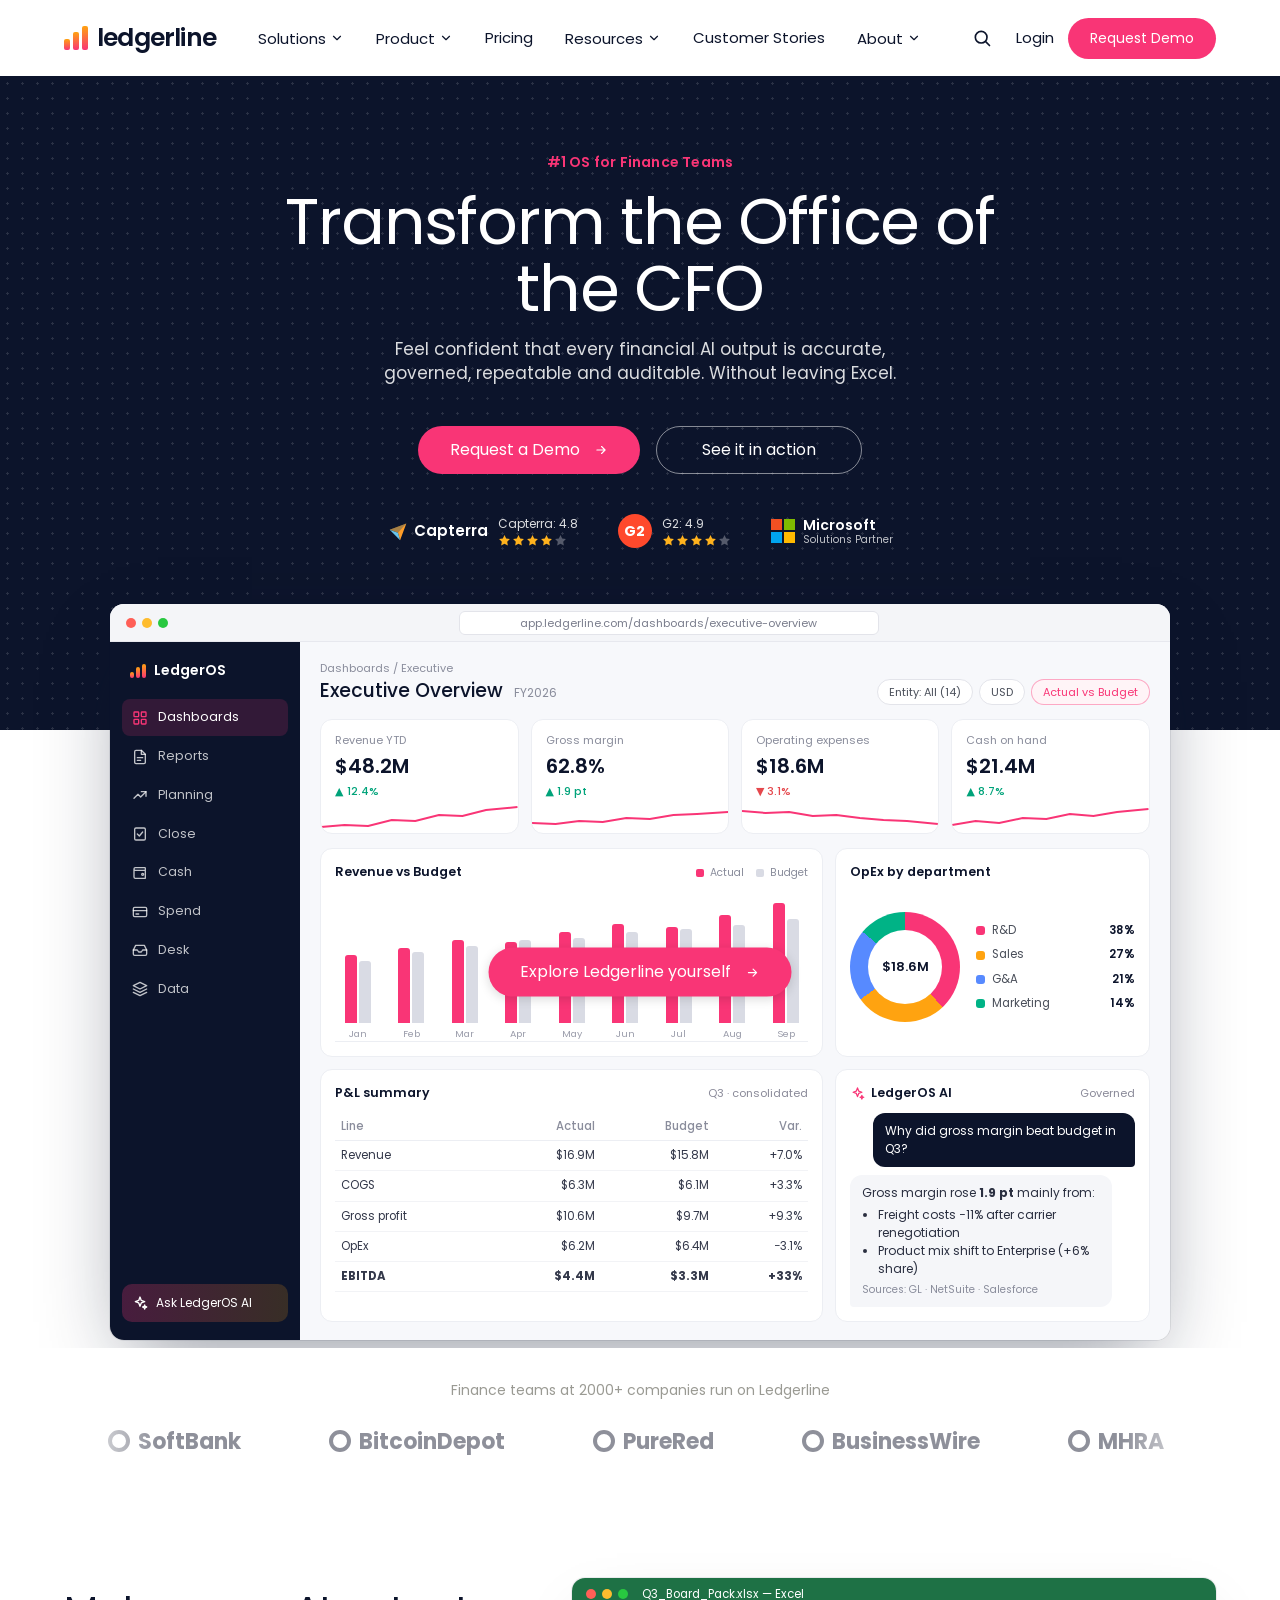
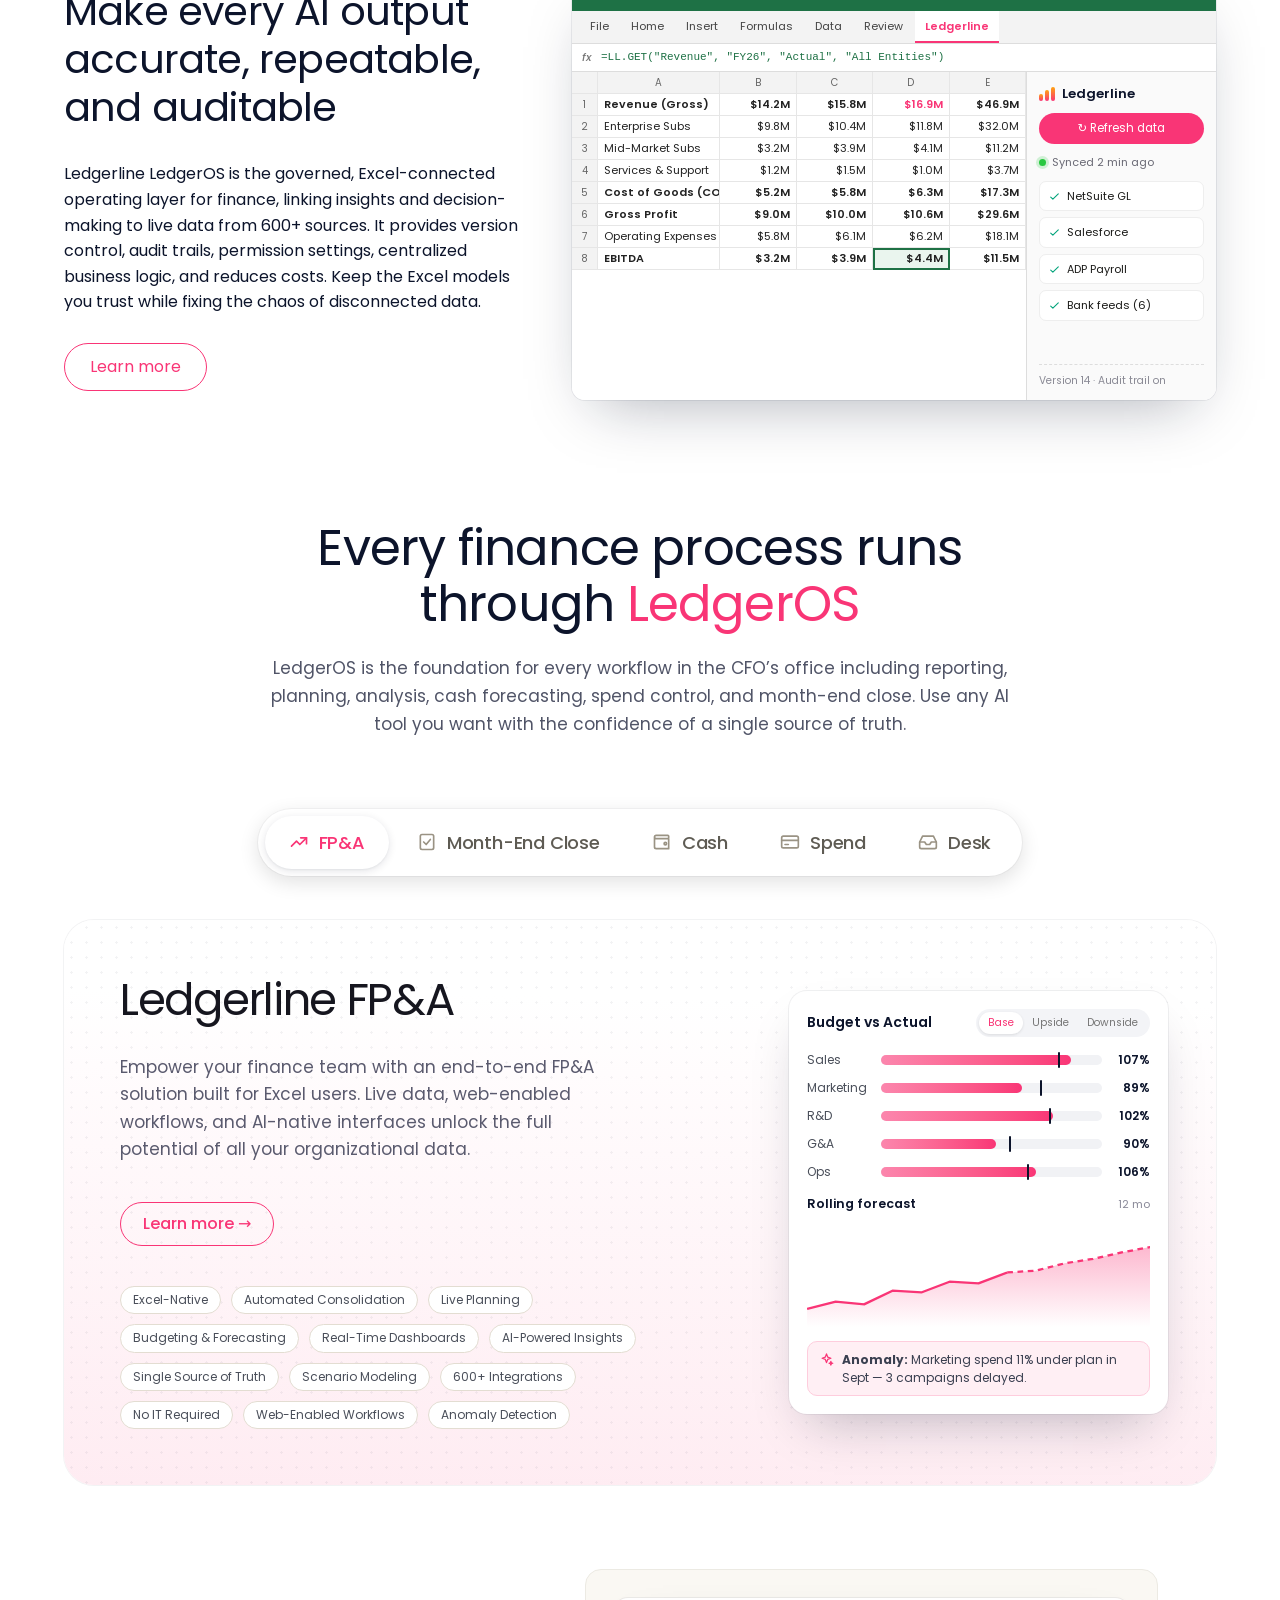
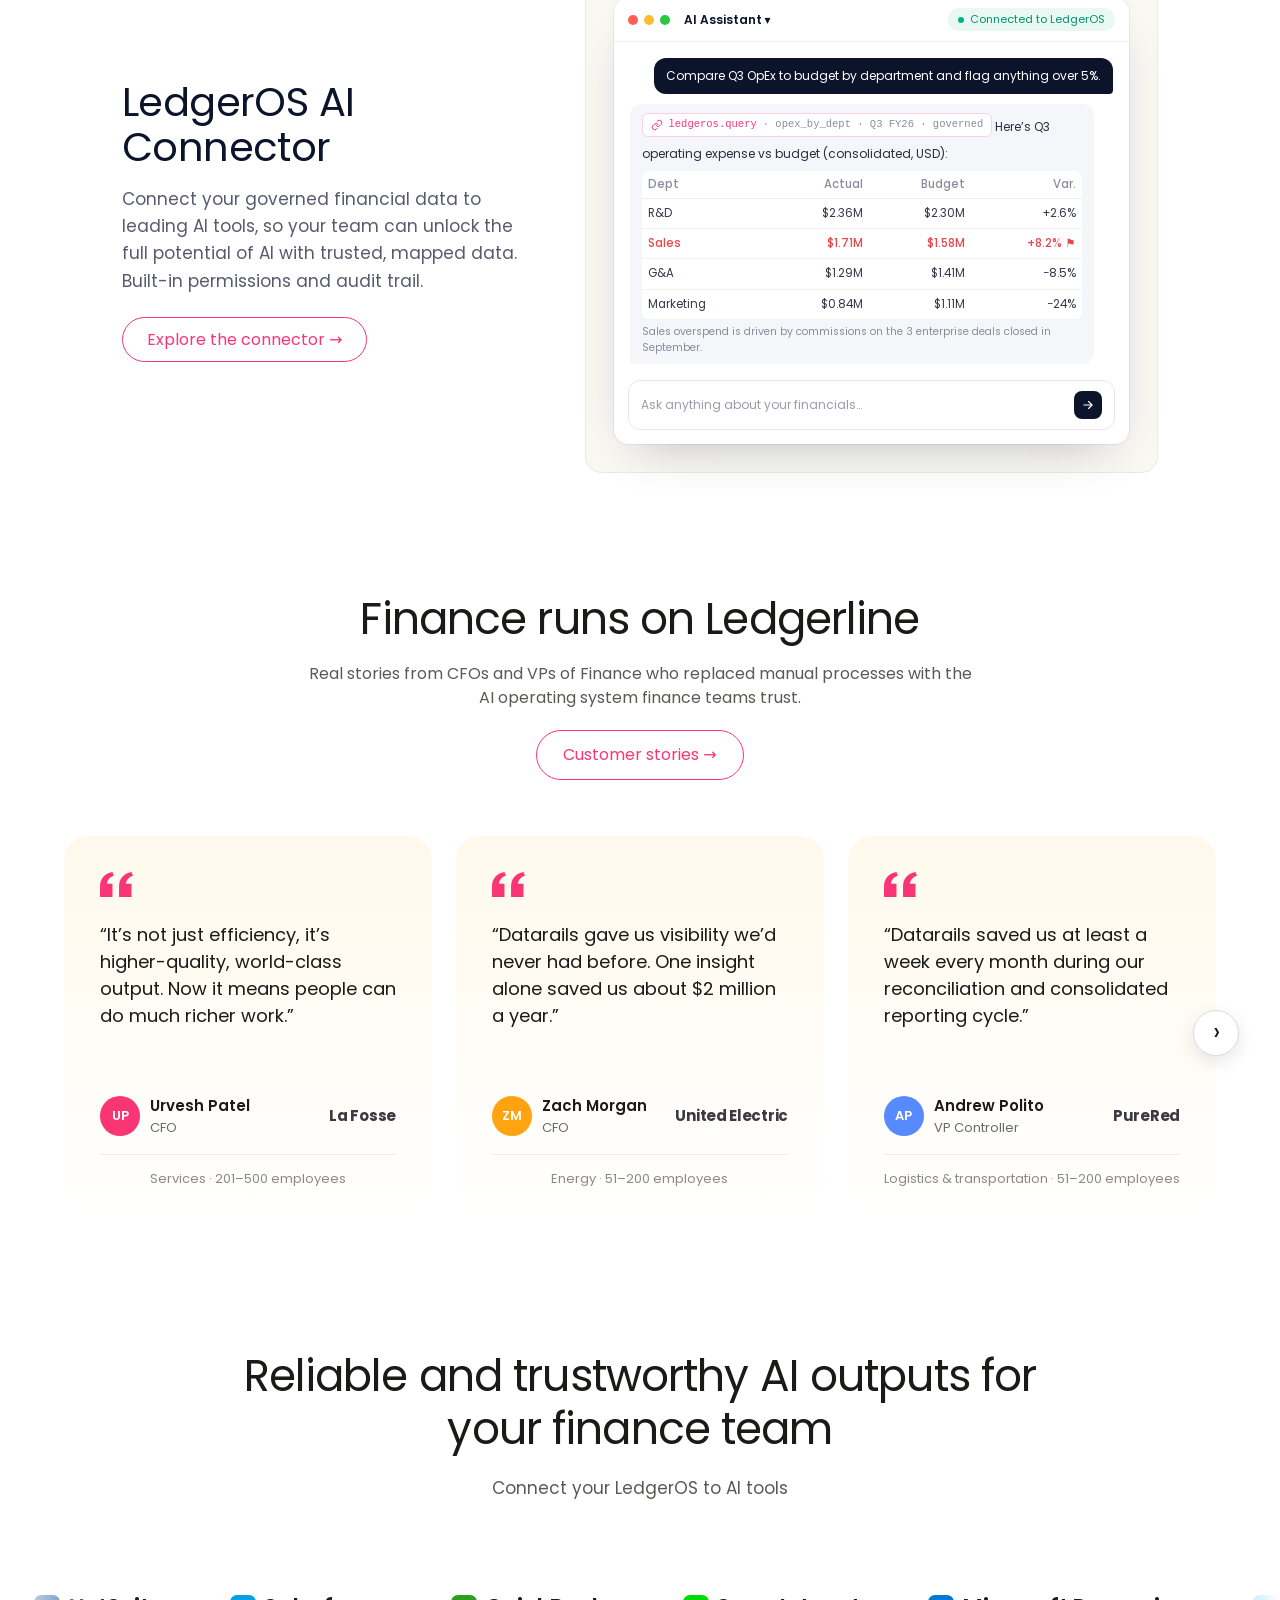
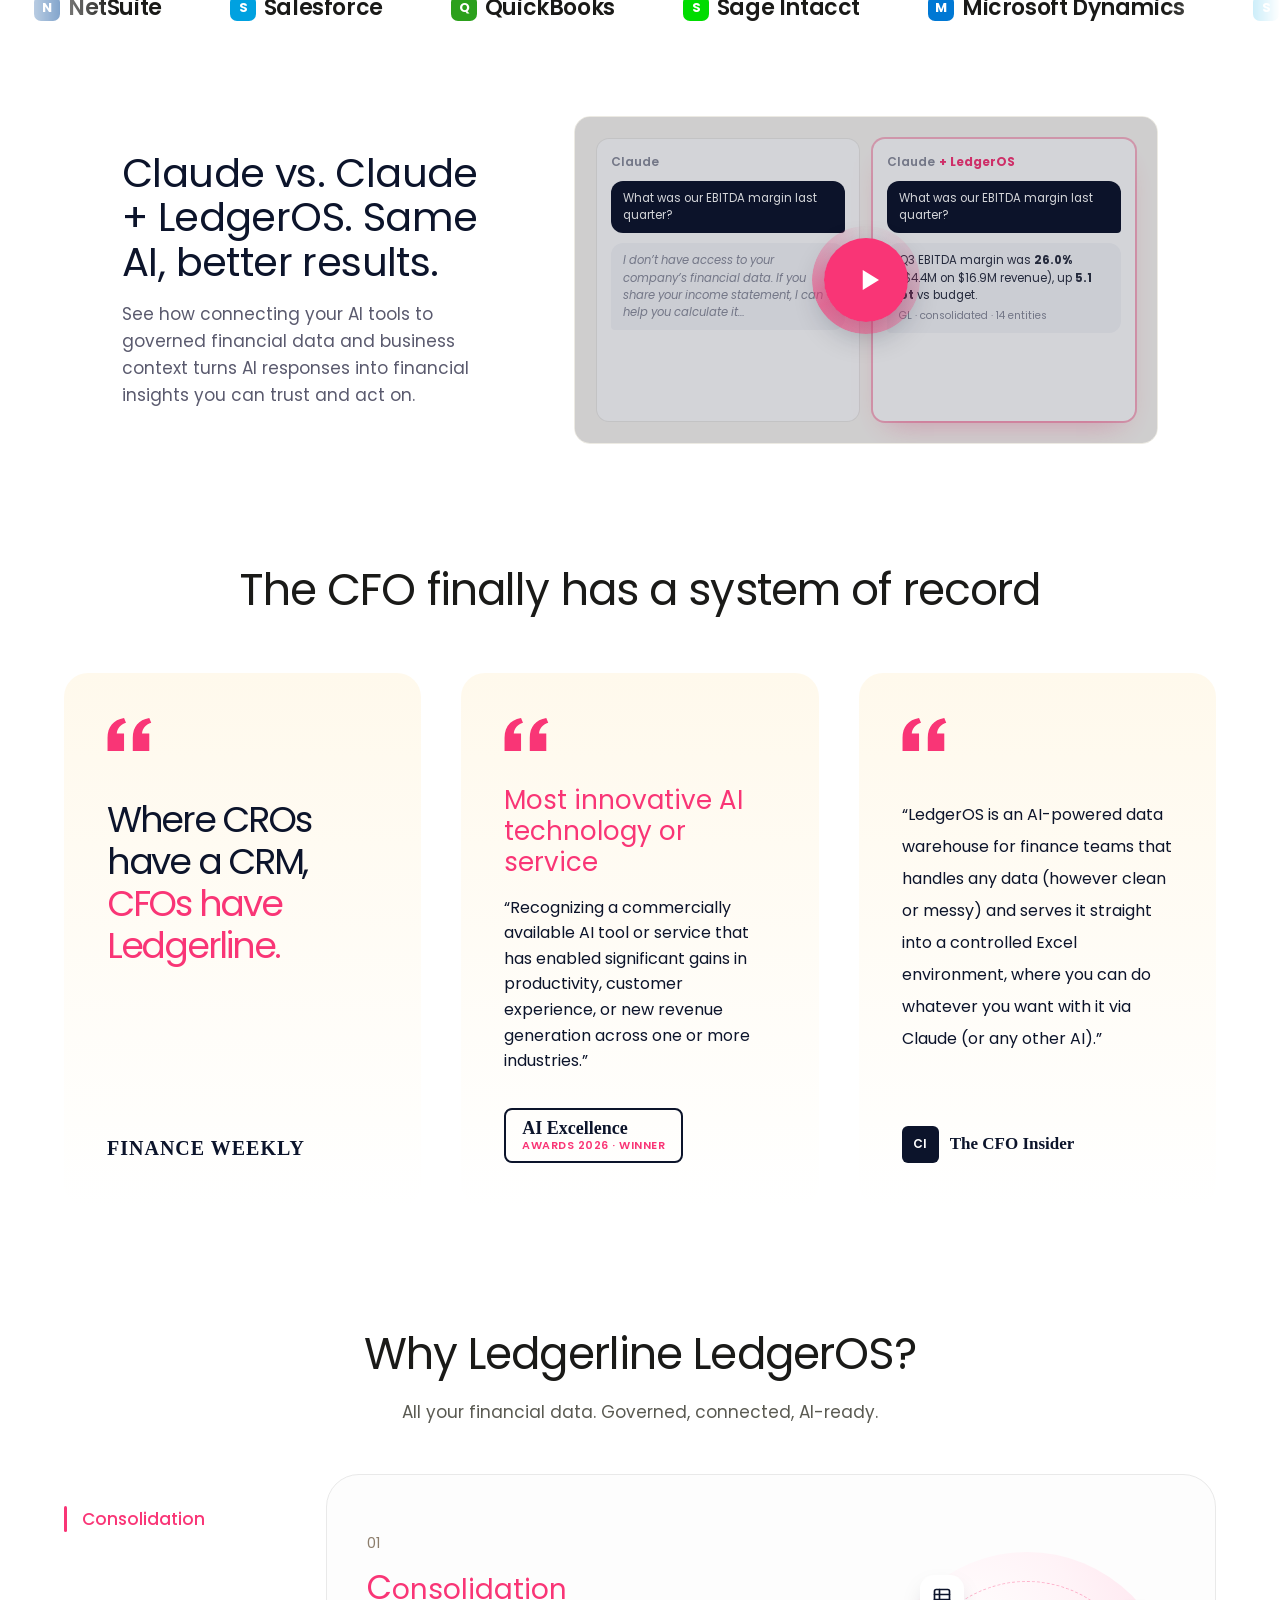
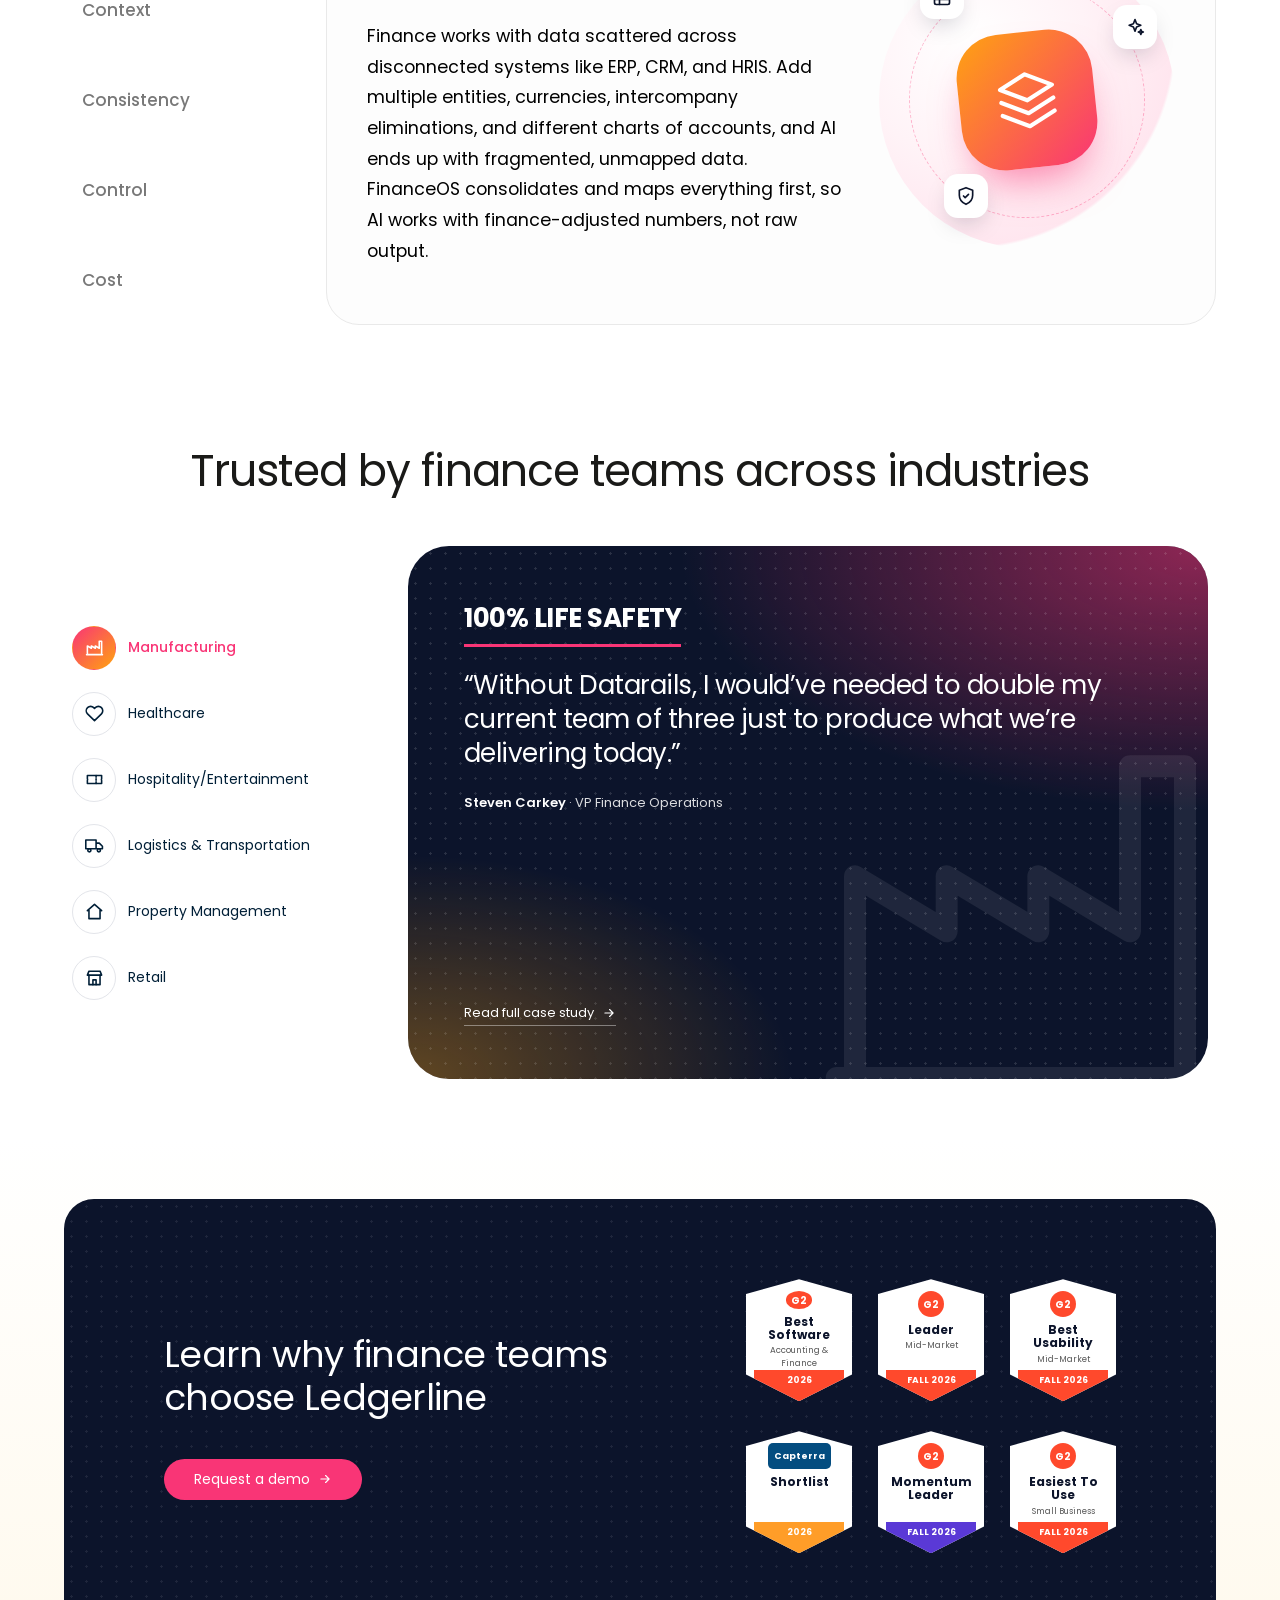
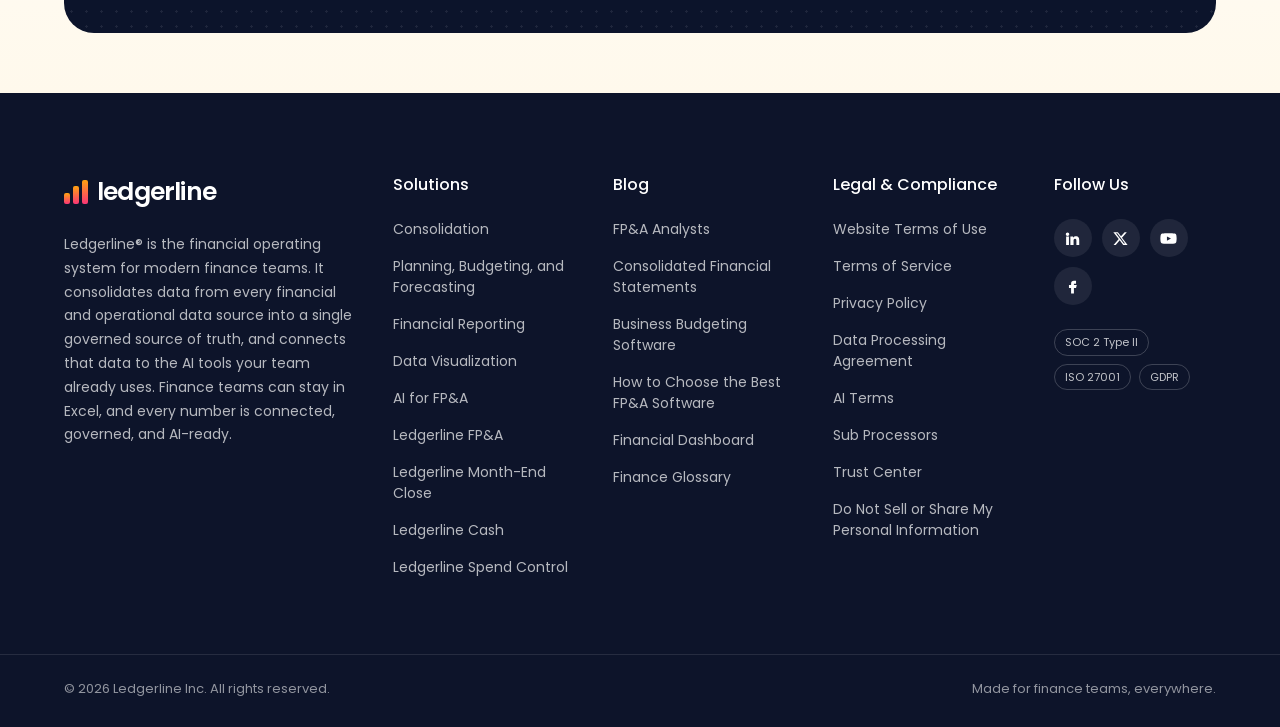
==== index.html @ e398e726 "Initial commit: FinanceOS landing page clone" ====
<!DOCTYPE html>
<html lang="en">
<head>
  <meta charset="UTF-8" />
  <meta name="viewport" content="width=device-width, initial-scale=1" />
  <title>Ledgerline LedgerOS: Trusted AI for Finance Teams</title>
  <meta name="description" content="Ledgerline LedgerOS is the governed, Excel-connected operating system for finance teams. Accurate, repeatable and auditable AI outputs." />
  <link rel="preconnect" href="https://fonts.googleapis.com" />
  <link rel="preconnect" href="https://fonts.gstatic.com" crossorigin />
  <link href="https://fonts.googleapis.com/css2?family=Poppins:wght@300;400;500;600;700&display=swap" rel="stylesheet" />
  <link rel="stylesheet" href="styles.css" />
</head>
<body>

<!-- ============ ICON SPRITE ============ -->
<svg width="0" height="0" style="position:absolute" aria-hidden="true">
  <defs>
    <symbol id="i-layers" viewBox="0 0 24 24"><path d="m12 2 10 5-10 5L2 7z"/><path d="m2 17 10 5 10-5"/><path d="m2 12 10 5 10-5"/></symbol>
    <symbol id="i-trend" viewBox="0 0 24 24"><path d="M3 17l6-6 4 4 8-8"/><path d="M14 7h7v7"/></symbol>
    <symbol id="i-file" viewBox="0 0 24 24"><path d="M14 2H6a2 2 0 0 0-2 2v16a2 2 0 0 0 2 2h12a2 2 0 0 0 2-2V8z"/><path d="M14 2v6h6M8 13h8M8 17h5"/></symbol>
    <symbol id="i-pie" viewBox="0 0 24 24"><path d="M21 12A9 9 0 1 1 12 3v9z"/><path d="M15 3.5A9 9 0 0 1 20.5 9H15z"/></symbol>
    <symbol id="i-store" viewBox="0 0 24 24"><path d="M3 9l2-5h14l2 5z"/><path d="M5 9v12h14V9"/><path d="M10 21v-6h4v6"/></symbol>
    <symbol id="i-building" viewBox="0 0 24 24"><rect x="4" y="3" width="16" height="18" rx="1"/><path d="M9 7h1M14 7h1M9 11h1M14 11h1M9 15h1M14 15h1M10 21v-3h4v3"/></symbol>
    <symbol id="i-briefcase" viewBox="0 0 24 24"><rect x="3" y="7" width="18" height="13" rx="2"/><path d="M8 7V5a2 2 0 0 1 2-2h4a2 2 0 0 1 2 2v2M3 13h18"/></symbol>
    <symbol id="i-heart" viewBox="0 0 24 24"><path d="M20.8 4.6a5.5 5.5 0 0 0-7.8 0L12 5.7l-1-1.1a5.5 5.5 0 0 0-7.8 7.8L12 21l8.8-8.6a5.5 5.5 0 0 0 0-7.8z"/></symbol>
    <symbol id="i-factory" viewBox="0 0 24 24"><path d="M2 21h20M3 21V10l5 3v-3l5 3v-3l5 3V4h3v17"/></symbol>
    <symbol id="i-people" viewBox="0 0 24 24"><circle cx="12" cy="8" r="4"/><path d="M4 21c1-4 4-6 8-6s7 2 8 6"/></symbol>
    <symbol id="i-bank" viewBox="0 0 24 24"><path d="M3 10l9-6 9 6M5 10v8M9.5 10v8M14.5 10v8M19 10v8M3 21h18"/></symbol>
    <symbol id="i-ticket" viewBox="0 0 24 24"><path d="M3 7h18v4a2 2 0 0 0 0 2v4H3v-4a2 2 0 0 0 0-2z"/><path d="M14 7v10" stroke-dasharray="2 2"/></symbol>
    <symbol id="i-cpu" viewBox="0 0 24 24"><rect x="5" y="5" width="14" height="14" rx="2"/><rect x="9" y="9" width="6" height="6"/><path d="M9 2v3M15 2v3M9 19v3M15 19v3M2 9h3M2 15h3M19 9h3M19 15h3"/></symbol>
    <symbol id="i-truck" viewBox="0 0 24 24"><path d="M1 5h13v11H1zM14 9h4l4 4v3h-8z"/><circle cx="5.5" cy="18" r="2"/><circle cx="17.5" cy="18" r="2"/></symbol>
    <symbol id="i-grid" viewBox="0 0 24 24"><rect x="3" y="3" width="7" height="7" rx="1"/><rect x="14" y="3" width="7" height="7" rx="1"/><rect x="3" y="14" width="7" height="7" rx="1"/><rect x="14" y="14" width="7" height="7" rx="1"/></symbol>
    <symbol id="i-spark" viewBox="0 0 24 24"><path d="M12 3l1.9 5.1L19 10l-5.1 1.9L12 17l-1.9-5.1L5 10l5.1-1.9z"/><path d="M19 15l.8 2.2L22 18l-2.2.8L19 21l-.8-2.2L16 18l2.2-.8z"/></symbol>
    <symbol id="i-plug" viewBox="0 0 24 24"><path d="M9 2v6M15 2v6M6 8h12v4a6 6 0 0 1-12 0zM12 18v4"/></symbol>
    <symbol id="i-phone" viewBox="0 0 24 24"><rect x="6" y="2" width="12" height="20" rx="2"/><path d="M11 18h2"/></symbol>
    <symbol id="i-book" viewBox="0 0 24 24"><path d="M4 19.5A2.5 2.5 0 0 1 6.5 17H20V3H6.5A2.5 2.5 0 0 0 4 5.5z"/><path d="M4 19.5A2.5 2.5 0 0 0 6.5 22H20v-5"/></symbol>
    <symbol id="i-mic" viewBox="0 0 24 24"><rect x="9" y="2" width="6" height="12" rx="3"/><path d="M5 10a7 7 0 0 0 14 0M12 17v5M8 22h8"/></symbol>
    <symbol id="i-flask" viewBox="0 0 24 24"><path d="M9 2h6M10 2v6L4 19a2 2 0 0 0 1.8 3h12.4a2 2 0 0 0 1.8-3L14 8V2M7 14h10"/></symbol>
    <symbol id="i-table" viewBox="0 0 24 24"><rect x="3" y="3" width="18" height="18" rx="2"/><path d="M3 9h18M3 15h18M9 3v18"/></symbol>
    <symbol id="i-calendar" viewBox="0 0 24 24"><rect x="3" y="4" width="18" height="18" rx="2"/><path d="M16 2v4M8 2v4M3 10h18"/></symbol>
    <symbol id="i-cap" viewBox="0 0 24 24"><path d="M22 10L12 5 2 10l10 5z"/><path d="M6 12v5c3 3 9 3 12 0v-5"/></symbol>
    <symbol id="i-users" viewBox="0 0 24 24"><circle cx="9" cy="8" r="4"/><path d="M2 21c0-4 3-6 7-6s7 2 7 6M16 4a4 4 0 0 1 0 8M22 21c0-3-2-5-4-6"/></symbol>
    <symbol id="i-link" viewBox="0 0 24 24"><path d="M10 13a5 5 0 0 0 7.5.5l3-3a5 5 0 0 0-7-7l-1.7 1.7"/><path d="M14 11a5 5 0 0 0-7.5-.5l-3 3a5 5 0 0 0 7 7l1.7-1.7"/></symbol>
    <symbol id="i-mail" viewBox="0 0 24 24"><rect x="2" y="4" width="20" height="16" rx="2"/><path d="m22 6-10 7L2 6"/></symbol>
    <symbol id="i-check" viewBox="0 0 24 24"><path d="M5 13l4 4L19 7"/></symbol>
    <symbol id="i-checklist" viewBox="0 0 24 24"><rect x="4" y="3" width="16" height="18" rx="2"/><path d="m8 12 3 3 5-6"/></symbol>
    <symbol id="i-wallet" viewBox="0 0 24 24"><path d="M20 7V5a1 1 0 0 0-1-1H5a2 2 0 0 0 0 4h15v12H5a2 2 0 0 1-2-2V6"/><circle cx="16" cy="14" r="1.5"/></symbol>
    <symbol id="i-card" viewBox="0 0 24 24"><rect x="2" y="5" width="20" height="14" rx="2"/><path d="M2 10h20M6 15h4"/></symbol>
    <symbol id="i-inbox" viewBox="0 0 24 24"><path d="M22 12h-6l-2 3h-4l-2-3H2"/><path d="M5.5 5h13L22 12v6a2 2 0 0 1-2 2H4a2 2 0 0 1-2-2v-6z"/></symbol>
    <symbol id="i-shield" viewBox="0 0 24 24"><path d="M12 2l8 3v6c0 5-3.5 9-8 11-4.5-2-8-6-8-11V5z"/><path d="m9 12 2 2 4-4"/></symbol>
    <symbol id="i-coin" viewBox="0 0 24 24"><circle cx="12" cy="12" r="9"/><path d="M15 9h-4a2 2 0 0 0 0 4h2a2 2 0 0 1 0 4H9M12 6v2M12 16v2"/></symbol>
    <symbol id="i-home" viewBox="0 0 24 24"><path d="M3 11l9-8 9 8M5 10v11h14V10"/></symbol>
    <symbol id="i-compass" viewBox="0 0 24 24"><circle cx="12" cy="12" r="9"/><path d="m15.5 8.5-2 5-5 2 2-5z"/></symbol>
    <symbol id="i-repeat" viewBox="0 0 24 24"><path d="M17 2l4 4-4 4"/><path d="M3 11V9a3 3 0 0 1 3-3h15M7 22l-4-4 4-4"/><path d="M21 13v2a3 3 0 0 1-3 3H3"/></symbol>
    <symbol id="i-search" viewBox="0 0 24 24"><circle cx="11" cy="11" r="7"/><path d="m21 21-4.3-4.3"/></symbol>
    <symbol id="i-arrow" viewBox="0 0 24 24"><path d="M5 12h14M13 6l6 6-6 6"/></symbol>
    <symbol id="i-close" viewBox="0 0 24 24"><path d="M18 6 6 18M6 6l12 12"/></symbol>
    <symbol id="i-menu" viewBox="0 0 24 24"><path d="M3 6h18M3 12h18M3 18h18"/></symbol>
    <symbol id="i-chev" viewBox="0 0 24 24"><path d="m6 9 6 6 6-6"/></symbol>
    <symbol id="i-up" viewBox="0 0 24 24"><path d="m6 15 6-6 6 6"/></symbol>
    <symbol id="i-play" viewBox="0 0 24 24"><path d="M7 4v16l13-8z" fill="currentColor" stroke="none"/></symbol>
    <symbol id="i-quote" viewBox="0 0 71 34"><path fill="currentColor" stroke="none" d="M0 34V20.5C0 9 6 2 17 0l2 5c-6 2-9 6-9.5 11H17v18zm26 0V20.5C26 9 32 2 43 0l2 5c-6 2-9 6-9.5 11H43v18z"/></symbol>
    <symbol id="i-linkedin" viewBox="0 0 24 24"><path fill="currentColor" stroke="none" d="M4.98 3.5a2.5 2.5 0 1 1 0 5 2.5 2.5 0 0 1 0-5zM3 9h4v12H3zM9 9h3.8v1.7h.1c.5-1 1.8-2 3.8-2 4 0 4.8 2.6 4.8 6V21h-4v-5.6c0-1.3 0-3-1.9-3s-2.1 1.4-2.1 2.9V21H9z"/></symbol>
    <symbol id="i-x" viewBox="0 0 24 24"><path fill="currentColor" stroke="none" d="M17.8 3h3.1l-6.8 7.8L22 21h-6.2l-4.9-6.4L5.3 21H2.2l7.3-8.3L1.9 3h6.4l4.4 5.8zm-1.1 16.2h1.7L7.4 4.7H5.6z"/></symbol>
    <symbol id="i-youtube" viewBox="0 0 24 24"><path fill="currentColor" stroke="none" d="M23 7.2a3 3 0 0 0-2.1-2.1C19 4.6 12 4.6 12 4.6s-7 0-8.9.5A3 3 0 0 0 1 7.2 31 31 0 0 0 .5 12a31 31 0 0 0 .5 4.8 3 3 0 0 0 2.1 2.1c1.9.5 8.9.5 8.9.5s7 0 8.9-.5a3 3 0 0 0 2.1-2.1 31 31 0 0 0 .5-4.8 31 31 0 0 0-.5-4.8zM9.8 15V9l5.7 3z"/></symbol>
    <symbol id="i-facebook" viewBox="0 0 24 24"><path fill="currentColor" stroke="none" d="M14 8h3V4h-3a4 4 0 0 0-4 4v2H7v4h3v8h4v-8h3l1-4h-4V8.5c0-.3.2-.5.5-.5z"/></symbol>
    <symbol id="i-star" viewBox="0 0 24 24"><path fill="currentColor" stroke="none" d="m12 2 3.1 6.3 6.9 1-5 4.9 1.2 6.8L12 17.8 5.8 21l1.2-6.8-5-4.9 6.9-1z"/></symbol>
  </defs>
</svg>

<a class="skip-link" href="#main">Skip to content</a>

<!-- ============ HEADER ============ -->
<header class="site-header" id="siteHeader">
  <div class="container header__inner">
    <a href="#" class="logo" aria-label="Ledgerline home">
      <span class="logo__mark" aria-hidden="true"><i></i><i></i><i></i></span>
      <span class="logo__word">ledgerline</span>
    </a>

    <nav class="main-nav" id="mainNav" aria-label="Main">
      <ul class="nav-menu" id="navMenu"><!-- built by script.js --></ul>
      <div class="nav-mobile-actions">
        <a href="#" class="login-link">Login</a>
        <a href="#" class="btn-demo" data-demo>Request Demo</a>
      </div>
    </nav>

    <div class="header__actions">
      <div class="search" id="search">
        <button class="icon-btn search__toggle" aria-label="Search" id="searchToggle"><svg class="ico"><use href="#i-search"/></svg></button>
        <form class="search__form" role="search" onsubmit="return false">
          <input type="search" placeholder="Search…" aria-label="Search for" />
        </form>
      </div>
      <a href="#" class="login-link">Login</a>
      <a href="#" class="btn-demo" data-demo>Request Demo</a>
      <button class="icon-btn menu-toggle" id="menuToggle" aria-label="Menu" aria-expanded="false"><svg class="ico"><use href="#i-menu"/></svg></button>
    </div>
  </div>
</header>

<main id="main">

  <!-- ============ HERO ============ -->
  <section class="hero">
    <div class="hero__dark" id="heroDark">
      <div class="hero__glow" aria-hidden="true">
        <div class="hero__glow-plus"><span class="hero__glow-arm"></span></div>
        <div class="hero__glow-cross"><span class="hero__glow-arm"></span></div>
      </div>

      <div class="container hero__inner">
        <p class="hero__eyebrow reveal">#1 OS for Finance Teams</p>
        <h1 class="hero__title reveal">Transform the Office of the CFO</h1>
        <p class="hero__subhead reveal">Feel confident that every financial AI output is accurate, governed, repeatable and auditable. Without leaving Excel.</p>

        <div class="hero__cta-wrap reveal">
          <a class="btn btn--primary" href="#" data-demo>Request a Demo <svg class="ico ico--sm"><use href="#i-arrow"/></svg></a>
          <a class="btn btn--secondary" href="#cvs">See it in action</a>
        </div>

        <div class="trust-badges reveal">
          <div class="trust-badge">
            <span class="tb-logo tb-logo--capterra"><svg viewBox="0 0 24 24" width="20" height="20"><path d="M2 10.5 22 3l-7.5 20-2.5-9z" fill="#ff9d28"/><path d="M2 10.5 12 14l2.5 9z" fill="#68c5ed"/><path d="M12 14 22 3 2 10.5z" fill="#044d80" opacity=".35"/></svg>Capterra</span>
            <span class="tb-meta"><span class="tb-text">Capterra: 4.8</span><span class="tb-stars" data-stars="4.8"></span></span>
          </div>
          <div class="trust-badge">
            <span class="tb-logo tb-logo--g2">G2</span>
            <span class="tb-meta"><span class="tb-text">G2: 4.9</span><span class="tb-stars" data-stars="4.9"></span></span>
          </div>
          <div class="trust-badge trust-badge--ms">
            <span class="ms-squares" aria-hidden="true"><i></i><i></i><i></i><i></i></span>
            <span class="ms-text"><b>Microsoft</b><small>Solutions Partner</small></span>
          </div>
        </div>
      </div>

      <div class="hero__tour">
        <div class="container">
          <div class="hero__tour-wrap reveal">
            <!-- App mockup -->
            <div class="app">
              <div class="app__bar">
                <span class="dots"><i></i><i></i><i></i></span>
                <span class="app__url">app.ledgerline.com/dashboards/executive-overview</span>
              </div>
              <div class="app__body">
                <aside class="app__side">
                  <div class="app__brand"><span class="logo__mark logo__mark--sm"><i></i><i></i><i></i></span> LedgerOS</div>
                  <ul>
                    <li class="is-active"><svg class="ico"><use href="#i-grid"/></svg>Dashboards</li>
                    <li><svg class="ico"><use href="#i-file"/></svg>Reports</li>
                    <li><svg class="ico"><use href="#i-trend"/></svg>Planning</li>
                    <li><svg class="ico"><use href="#i-checklist"/></svg>Close</li>
                    <li><svg class="ico"><use href="#i-wallet"/></svg>Cash</li>
                    <li><svg class="ico"><use href="#i-card"/></svg>Spend</li>
                    <li><svg class="ico"><use href="#i-inbox"/></svg>Desk</li>
                    <li><svg class="ico"><use href="#i-layers"/></svg>Data</li>
                  </ul>
                  <div class="app__side-ai"><svg class="ico"><use href="#i-spark"/></svg>Ask LedgerOS AI</div>
                </aside>
                <div class="app__main">
                  <div class="app__head">
                    <div>
                      <div class="app__crumb">Dashboards / Executive</div>
                      <div class="app__title">Executive Overview <span>FY2026</span></div>
                    </div>
                    <div class="app__filters">
                      <span class="chip">Entity: All (14)</span>
                      <span class="chip">USD</span>
                      <span class="chip chip--pink">Actual vs Budget</span>
                    </div>
                  </div>
                  <div class="kpis">
                    <div class="kpi"><span class="kpi__l">Revenue YTD</span><b>$48.2M</b><em class="up">▲ 12.4%</em><svg class="spark" viewBox="0 0 100 30" preserveAspectRatio="none"><polyline points="0,24 12,22 24,23 36,17 48,18 60,12 72,13 84,7 100,4"/></svg></div>
                    <div class="kpi"><span class="kpi__l">Gross margin</span><b>62.8%</b><em class="up">▲ 1.9 pt</em><svg class="spark" viewBox="0 0 100 30" preserveAspectRatio="none"><polyline points="0,20 12,21 24,18 36,19 48,15 60,16 72,12 84,11 100,9"/></svg></div>
                    <div class="kpi"><span class="kpi__l">Operating expenses</span><b>$18.6M</b><em class="down">▼ 3.1%</em><svg class="spark" viewBox="0 0 100 30" preserveAspectRatio="none"><polyline points="0,8 12,10 24,9 36,13 48,12 60,15 72,17 84,18 100,21"/></svg></div>
                    <div class="kpi"><span class="kpi__l">Cash on hand</span><b>$21.4M</b><em class="up">▲ 8.7%</em><svg class="spark" viewBox="0 0 100 30" preserveAspectRatio="none"><polyline points="0,22 12,18 24,20 36,15 48,16 60,11 72,13 84,9 100,6"/></svg></div>
                  </div>
                  <div class="app__grid">
                    <div class="panel panel--chart">
                      <div class="panel__head"><b>Revenue vs Budget</b><span class="legend"><i class="lg lg--a"></i>Actual <i class="lg lg--b"></i>Budget</span></div>
                      <div class="bars" id="heroBars"></div>
                    </div>
                    <div class="panel panel--donut">
                      <div class="panel__head"><b>OpEx by department</b></div>
                      <div class="donut-wrap">
                        <div class="donut"><span>$18.6M</span></div>
                        <ul class="donut-legend">
                          <li><i style="background:#f93576"></i>R&amp;D <b>38%</b></li>
                          <li><i style="background:#ffa310"></i>Sales <b>27%</b></li>
                          <li><i style="background:#578aff"></i>G&amp;A <b>21%</b></li>
                          <li><i style="background:#00b386"></i>Marketing <b>14%</b></li>
                        </ul>
                      </div>
                    </div>
                    <div class="panel panel--table">
                      <div class="panel__head"><b>P&amp;L summary</b><span class="muted">Q3 · consolidated</span></div>
                      <table class="mini-table">
                        <thead><tr><th>Line</th><th>Actual</th><th>Budget</th><th>Var.</th></tr></thead>
                        <tbody>
                          <tr><td>Revenue</td><td>$16.9M</td><td>$15.8M</td><td class="up">+7.0%</td></tr>
                          <tr><td>COGS</td><td>$6.3M</td><td>$6.1M</td><td class="down">+3.3%</td></tr>
                          <tr><td>Gross profit</td><td>$10.6M</td><td>$9.7M</td><td class="up">+9.3%</td></tr>
                          <tr><td>OpEx</td><td>$6.2M</td><td>$6.4M</td><td class="up">−3.1%</td></tr>
                          <tr><td><b>EBITDA</b></td><td><b>$4.4M</b></td><td><b>$3.3M</b></td><td class="up"><b>+33%</b></td></tr>
                        </tbody>
                      </table>
                    </div>
                    <div class="panel panel--ai">
                      <div class="panel__head"><b><svg class="ico ico--pink"><use href="#i-spark"/></svg> LedgerOS AI</b><span class="muted">Governed</span></div>
                      <div class="chat">
                        <div class="msg msg--user">Why did gross margin beat budget in Q3?</div>
                        <div class="msg msg--ai">Gross margin rose <b>1.9 pt</b> mainly from:
                          <ul><li>Freight costs −11% after carrier renegotiation</li><li>Product mix shift to Enterprise (+6% share)</li></ul>
                          <span class="src">Sources: GL · NetSuite · Salesforce</span>
                        </div>
                      </div>
                    </div>
                  </div>
                </div>
              </div>
            </div>
            <a class="btn btn--primary hero__tour-btn" href="#" data-demo>Explore Ledgerline yourself <svg class="ico ico--sm"><use href="#i-arrow"/></svg></a>
          </div>
        </div>
      </div>
    </div>
  </section>

  <!-- ============ LOGOS ============ -->
  <section class="logos">
    <div class="container">
      <p class="logos__eyebrow">Finance teams at 2000+ companies run on Ledgerline</p>
      <div class="marquee" aria-label="Customers">
        <div class="marquee__track" id="logoTrack"></div>
      </div>
    </div>
  </section>

  <!-- ============ EXCEL ============ -->
  <section class="excel">
    <div class="container excel__inner">
      <div class="excel__text reveal">
        <h2 class="excel__h">Make every AI output accurate, repeatable, and auditable</h2>
        <p class="excel__body">Ledgerline LedgerOS is the governed, Excel-connected operating layer for finance, linking insights and decision-making to live data from 600+ sources. It provides version control, audit trails, permission settings, centralized business logic, and reduces costs. Keep the Excel models you trust while fixing the chaos of disconnected data.</p>
        <a class="pill-link" href="#">Learn more</a>
      </div>
      <div class="excel__media reveal">
        <div class="xl">
          <div class="xl__title"><span class="dots"><i></i><i></i><i></i></span>Q3_Board_Pack.xlsx — Excel</div>
          <div class="xl__ribbon"><span>File</span><span>Home</span><span>Insert</span><span>Formulas</span><span>Data</span><span>Review</span><span class="is-active">Ledgerline</span></div>
          <div class="xl__formula"><b>fx</b><code>=LL.GET("Revenue", "FY26", "Actual", "All Entities")</code></div>
          <div class="xl__body">
            <div class="xl__sheet" id="xlSheet"></div>
            <div class="xl__addin">
              <div class="xl__addin-head"><span class="logo__mark logo__mark--sm"><i></i><i></i><i></i></span> Ledgerline</div>
              <button class="xl__refresh">↻ Refresh data</button>
              <p class="xl__sync"><i></i> Synced 2 min ago</p>
              <ul class="xl__sources">
                <li><svg class="ico"><use href="#i-check"/></svg>NetSuite GL</li>
                <li><svg class="ico"><use href="#i-check"/></svg>Salesforce</li>
                <li><svg class="ico"><use href="#i-check"/></svg>ADP Payroll</li>
                <li><svg class="ico"><use href="#i-check"/></svg>Bank feeds (6)</li>
              </ul>
              <div class="xl__audit">Version 14 · Audit trail on</div>
            </div>
          </div>
        </div>
      </div>
    </div>
  </section>

  <!-- ============ SOLUTION TABS ============ -->
  <section class="solution">
    <div class="container">
      <div class="solution__head reveal">
        <h2 class="solution__h">Every finance process runs through <span class="accent">LedgerOS</span></h2>
        <p class="solution__copy">LedgerOS is the foundation for every workflow in the CFO’s office including reporting, planning, analysis, cash forecasting, spend control, and month-end close. Use any AI tool you want with the confidence of a single source of truth.</p>
      </div>

      <div class="sx">
        <div class="sx__menu" role="tablist" id="sxMenu">
          <button class="sx__tab is-active" role="tab" data-panel="fpa" style="--acc:#f93576"><svg class="ico"><use href="#i-trend"/></svg>FP&amp;A</button>
          <button class="sx__tab" role="tab" data-panel="mec" style="--acc:#578aff"><svg class="ico"><use href="#i-checklist"/></svg>Month-End Close</button>
          <button class="sx__tab" role="tab" data-panel="cash" style="--acc:#00b386"><svg class="ico"><use href="#i-wallet"/></svg>Cash</button>
          <button class="sx__tab" role="tab" data-panel="spend" style="--acc:#6969ff"><svg class="ico"><use href="#i-card"/></svg>Spend</button>
          <button class="sx__tab" role="tab" data-panel="desk" style="--acc:#00c0c4"><svg class="ico"><use href="#i-inbox"/></svg>Desk</button>
        </div>

        <div class="sx__panels" id="sxPanels">

          <!-- FP&A -->
          <article class="sx__panel" data-panel="fpa" style="--acc:#f93576">
            <div class="sx__fx" aria-hidden="true"><span></span></div>
            <h3 class="sx__title">Ledgerline FP&amp;A</h3>
            <div class="sx__text">
              <p>Empower your finance team with an end-to-end FP&amp;A solution built for Excel users. Live data, web-enabled workflows, and AI-native interfaces unlock the full potential of all your organizational data.</p>
              <a class="sx__cta" href="#">Learn more →</a>
              <div class="sx__pills" data-pills="Excel-Native|Automated Consolidation|Live Planning|Budgeting & Forecasting|Real-Time Dashboards|AI-Powered Insights|Single Source of Truth|Scenario Modeling|600+ Integrations|No IT Required|Web-Enabled Workflows|Anomaly Detection"></div>
            </div>
            <div class="sx__media">
              <div class="mock">
                <div class="mock__head"><b>Budget vs Actual</b><span class="seg"><i class="on">Base</i><i>Upside</i><i>Downside</i></span></div>
                <div class="hbars">
                  <div class="hbar"><span>Sales</span><div><i style="width:86%"></i><s style="left:80%"></s></div><em>107%</em></div>
                  <div class="hbar"><span>Marketing</span><div><i style="width:64%"></i><s style="left:72%"></s></div><em>89%</em></div>
                  <div class="hbar"><span>R&amp;D</span><div><i style="width:78%"></i><s style="left:76%"></s></div><em>102%</em></div>
                  <div class="hbar"><span>G&amp;A</span><div><i style="width:52%"></i><s style="left:58%"></s></div><em>90%</em></div>
                  <div class="hbar"><span>Ops</span><div><i style="width:70%"></i><s style="left:66%"></s></div><em>106%</em></div>
                </div>
                <div class="mock__sub"><b>Rolling forecast</b><span class="muted">12 mo</span></div>
                <svg class="area" viewBox="0 0 300 110" preserveAspectRatio="none">
                  <defs><linearGradient id="gFpa" x1="0" x2="0" y1="0" y2="1"><stop offset="0" stop-color="#f93576" stop-opacity=".35"/><stop offset="1" stop-color="#f93576" stop-opacity="0"/></linearGradient></defs>
                  <path d="M0 90 L25 82 L50 85 L75 70 L100 72 L125 60 L150 62 L175 50 L200 48 L225 40 L250 35 L275 28 L300 22 L300 110 L0 110Z" fill="url(#gFpa)"/>
                  <polyline points="0,90 25,82 50,85 75,70 100,72 125,60 150,62 175,50" fill="none" stroke="#f93576" stroke-width="2.5"/>
                  <polyline points="175,50 200,48 225,40 250,35 275,28 300,22" fill="none" stroke="#f93576" stroke-width="2.5" stroke-dasharray="5 4"/>
                </svg>
                <div class="ai-note"><svg class="ico"><use href="#i-spark"/></svg><span><b>Anomaly:</b> Marketing spend 11% under plan in Sept — 3 campaigns delayed.</span></div>
              </div>
            </div>
          </article>

          <!-- MEC -->
          <article class="sx__panel" data-panel="mec" style="--acc:#578aff" hidden>
            <div class="sx__fx" aria-hidden="true"><span></span></div>
            <h3 class="sx__title">Ledgerline Month-End Close</h3>
            <div class="sx__text">
              <p>Run a faster, controlled close — checklists, reconciliations, and task workflows that keep every entity on track and every number traceable.</p>
              <a class="sx__cta" href="#">Learn more →</a>
              <div class="sx__pills" data-pills="Automated Reconciliation|Close Workflows|Customizable Checklists|Task Management|Audit Trails|Approvals & Sign-Off|Built-In Documentation|Real-Time Dashboards|200+ Integrations|Audit-Ready|File Connectivity|Faster Close"></div>
            </div>
            <div class="sx__media">
              <div class="mock">
                <div class="mock__head"><b>September close</b><span class="muted">Day 3 of 5</span></div>
                <div class="ring-row">
                  <div class="ring" style="--p:78"><span>78%</span></div>
                  <div class="ring-stats"><p><b>46</b> of 59 tasks done</p><p><b>12</b> reconciliations auto-matched</p><p class="warn"><b>2</b> items need review</p></div>
                </div>
                <ul class="tasks">
                  <li class="done"><i></i>Bank reconciliation — US entities<span class="st st--done">Done</span><em>JM</em></li>
                  <li class="done"><i></i>Accrued expenses review<span class="st st--done">Done</span><em>AR</em></li>
                  <li><i></i>Intercompany eliminations<span class="st st--rev">In review</span><em>KT</em></li>
                  <li><i></i>Revenue recognition schedule<span class="st st--rev">In review</span><em>SP</em></li>
                  <li><i></i>Fixed asset depreciation<span class="st st--pend">Pending</span><em>DL</em></li>
                  <li><i></i>Controller sign-off<span class="st st--pend">Pending</span><em>CF</em></li>
                </ul>
              </div>
            </div>
          </article>

          <!-- CASH -->
          <article class="sx__panel" data-panel="cash" style="--acc:#00b386" hidden>
            <div class="sx__fx" aria-hidden="true"><span></span></div>
            <h3 class="sx__title">Ledgerline Cash</h3>
            <div class="sx__text">
              <p>See cash positions across every bank in one place, forecast 13 weeks out, and reconcile balances with confidence.</p>
              <a class="sx__cta" href="#">Learn more →</a>
              <div class="sx__pills" data-pills="Live Bank Visibility|Cash Flow Forecasting|Liquidity Planning|Live Drill-Downs|Multi-Entity View|Multi-Currency|Dashboards & Visualizations|Excel Integration|Audit-Grade Accuracy|Real-Time Cash Position|Real-Time Bank Sync|Variance Investigation"></div>
            </div>
            <div class="sx__media">
              <div class="mock">
                <div class="mock__head"><b>Cash position</b><span class="muted">Live · 6 banks</span></div>
                <div class="big-num">$21,438,906 <em class="up">▲ 8.7%</em></div>
                <svg class="area" viewBox="0 0 300 110" preserveAspectRatio="none">
                  <defs><linearGradient id="gCash" x1="0" x2="0" y1="0" y2="1"><stop offset="0" stop-color="#00b386" stop-opacity=".35"/><stop offset="1" stop-color="#00b386" stop-opacity="0"/></linearGradient></defs>
                  <path d="M0 70 L23 64 L46 72 L69 58 L92 61 L115 50 L138 55 L161 44 L184 47 L207 36 L230 40 L253 30 L276 34 L300 24 L300 110 L0 110Z" fill="url(#gCash)"/>
                  <polyline points="0,70 23,64 46,72 69,58 92,61 115,50 138,55 161,44 184,47 207,36 230,40 253,30 276,34 300,24" fill="none" stroke="#00b386" stroke-width="2.5"/>
                </svg>
                <div class="mock__sub"><b>Accounts</b><span class="muted">13-week forecast →</span></div>
                <ul class="accounts">
                  <li><span class="bank" style="background:#0b5cab">OP</span>Operating ••4821<b>$9.82M</b></li>
                  <li><span class="bank" style="background:#00b386">PY</span>Payroll ••1190<b>$3.14M</b></li>
                  <li><span class="bank" style="background:#ffa310">EU</span>EUR Treasury ••7702<b>€4.06M</b></li>
                  <li><span class="bank" style="background:#6969ff">RV</span>Reserve ••3358<b>$4.10M</b></li>
                </ul>
              </div>
            </div>
          </article>

          <!-- SPEND -->
          <article class="sx__panel" data-panel="spend" style="--acc:#6969ff" hidden>
            <div class="sx__fx" aria-hidden="true"><span></span></div>
            <h3 class="sx__title">Ledgerline Spend</h3>
            <div class="sx__text">
              <p>Connect the full spend lifecycle to your financial plan. See the impact against budget before money is committed, automate routine work with AI, and keep spend coded and connected through to actuals.</p>
              <a class="sx__cta" href="#">Learn more →</a>
              <div class="sx__pills" data-pills="Requests & Purchase Orders|AI Workflows|AP ticket management|Invoice Validation & Matching|Smart Approvals & Payments|Corporate Cards|Transaction Coding|Contract Management|Vendor Master|Automated ERP Reconciliation|App Catalog"></div>
            </div>
            <div class="sx__media">
              <div class="mock">
                <div class="mock__head"><b>Purchase requests</b><span class="muted">4 awaiting you</span></div>
                <ul class="reqs">
                  <li><div><b>Cloud hosting renewal</b><span>Engineering · AWS</span></div><strong>$84,000</strong><div class="impact"><i style="width:72%"></i></div><small>72% of Q4 budget</small><span class="actions"><button class="ok">Approve</button><button>Review</button></span></li>
                  <li><div><b>Trade show booth</b><span>Marketing · Expo Co.</span></div><strong>$22,500</strong><div class="impact"><i style="width:94%;background:#ffa310"></i></div><small>94% of Q4 budget</small><span class="actions"><button class="ok">Approve</button><button>Review</button></span></li>
                  <li><div><b>Laptops (12)</b><span>IT · Dell</span></div><strong>$19,680</strong><div class="impact"><i style="width:41%"></i></div><small>41% of Q4 budget</small><span class="actions"><button class="ok">Approve</button><button>Review</button></span></li>
                </ul>
                <div class="ai-note"><svg class="ico"><use href="#i-spark"/></svg><span>Invoice #INV-2291 matched to PO-1184 and coded to <b>6120 · Software</b>.</span></div>
              </div>
            </div>
          </article>

          <!-- DESK -->
          <article class="sx__panel" data-panel="desk" style="--acc:#00c0c4" hidden>
            <div class="sx__fx" aria-hidden="true"><span></span></div>
            <h3 class="sx__title">Ledgerline Desk</h3>
            <div class="sx__text">
              <p>Bring every finance request into one queue, connect it to the underlying financial data, and let AI draft the response for review.</p>
              <a class="sx__cta" href="#">Learn more →</a>
              <div class="sx__pills" data-pills="Unified Ticket Queue|AI-Drafted Responses|Connected Financial Data|Multi-Channel Intake|Automated Routing|Configurable SLAs|Team-Based Permissions|Ownership & Status Tracking"></div>
            </div>
            <div class="sx__media">
              <div class="mock">
                <div class="mock__head"><b>Finance queue</b><span class="muted">SLA 4h</span></div>
                <ul class="tickets">
                  <li class="is-active"><span class="tag">Slack</span><b>Can I see Q3 travel spend for Sales EMEA?</b><em>2m</em></li>
                  <li><span class="tag">Email</span><b>Vendor asking about payment status #8812</b><em>18m</em></li>
                  <li><span class="tag">Form</span><b>Headcount budget for 2 new hires</b><em>1h</em></li>
                </ul>
                <div class="draft">
                  <div class="draft__head"><svg class="ico"><use href="#i-spark"/></svg> AI draft · ready for review</div>
                  <p>Hi Maya — Sales EMEA travel spend for Q3 was <b>$142,380</b>, which is <b>6% under</b> budget. The largest items were the Berlin offsite ($38.2K) and client visits in London ($27.9K). Full breakdown attached.</p>
                  <div class="draft__foot"><span class="src">Linked: GL 6410 · Expensify</span><button>Send</button></div>
                </div>
              </div>
            </div>
          </article>

        </div>
      </div>
    </div>
  </section>

  <!-- ============ AI CONNECTOR ============ -->
  <section class="aic">
    <div class="container">
      <div class="aic__card">
        <div class="aic__text reveal">
          <h2 class="aic__h">LedgerOS AI Connector</h2>
          <p class="aic__body">Connect your governed financial data to leading AI tools, so your team can unlock the full potential of AI with trusted, mapped data. Built-in permissions and audit trail.</p>
          <a class="pill-link" href="#">Explore the connector →</a>
        </div>
        <div class="aic__media reveal">
          <div class="aiw">
            <div class="aiw__top"><span class="dots"><i></i><i></i><i></i></span><span class="aiw__model">AI Assistant ▾</span><span class="aiw__conn"><i></i> Connected to LedgerOS</span></div>
            <div class="aiw__body">
              <div class="msg msg--user">Compare Q3 OpEx to budget by department and flag anything over 5%.</div>
              <div class="msg msg--ai">
                <div class="tool"><svg class="ico"><use href="#i-link"/></svg> ledgeros.query <span>· opex_by_dept · Q3 FY26 · governed</span></div>
                Here’s Q3 operating expense vs budget (consolidated, USD):
                <table class="mini-table">
                  <thead><tr><th>Dept</th><th>Actual</th><th>Budget</th><th>Var.</th></tr></thead>
                  <tbody>
                    <tr><td>R&amp;D</td><td>$2.36M</td><td>$2.30M</td><td>+2.6%</td></tr>
                    <tr class="flag"><td>Sales</td><td>$1.71M</td><td>$1.58M</td><td>+8.2% ⚑</td></tr>
                    <tr><td>G&amp;A</td><td>$1.29M</td><td>$1.41M</td><td>−8.5%</td></tr>
                    <tr><td>Marketing</td><td>$0.84M</td><td>$1.11M</td><td>−24%</td></tr>
                  </tbody>
                </table>
                <span class="src">Sales overspend is driven by commissions on the 3 enterprise deals closed in September.</span>
              </div>
            </div>
            <div class="aiw__input">Ask anything about your financials… <span><svg class="ico"><use href="#i-arrow"/></svg></span></div>
          </div>
        </div>
      </div>
    </div>
  </section>

  <!-- ============ TESTIMONIALS ============ -->
  <section class="ftest">
    <div class="container">
      <div class="ftest__head reveal">
        <h2 class="ftest__h">Finance runs on Ledgerline</h2>
        <p class="ftest__sub">Real stories from CFOs and VPs of Finance who replaced manual processes with the AI operating system finance teams trust.</p>
        <a class="pill-link" href="#">Customer stories →</a>
      </div>
      <div class="ftest__carousel">
        <button class="ftest__arrow ftest__arrow--prev" id="ftPrev" aria-label="Previous">‹</button>
        <button class="ftest__arrow ftest__arrow--next" id="ftNext" aria-label="Next">›</button>
        <div class="ftest__track" id="ftTrack"></div>
      </div>
    </div>
  </section>

  <!-- ============ AI INTEGRATIONS ============ -->
  <section class="ai">
    <div class="container">
      <div class="ai__head reveal">
        <h2 class="ai__h">Reliable and trustworthy AI outputs for your finance team</h2>
        <p class="ai__body">Connect your LedgerOS to AI tools</p>
      </div>
    </div>
    <div class="aid">
      <div class="aid__track" id="intTrack"></div>
      <a class="aid__explore" href="#">Explore integrations →</a>
    </div>
  </section>

  <!-- ============ CLAUDE VS ============ -->
  <section class="cvs" id="cvs">
    <div class="container cvs__inner">
      <div class="cvs__text reveal">
        <h2 class="cvs__h">Claude vs. Claude + LedgerOS. Same AI, better results.</h2>
        <p class="cvs__body">See how connecting your AI tools to governed financial data and business context turns AI responses into financial insights you can trust and act on.</p>
      </div>
      <div class="cvs__media reveal">
        <a class="cvs__teaser" href="#" id="cvsOpen" aria-label="Play comparison">
          <div class="vs">
            <div class="vs__col">
              <div class="vs__label">Claude</div>
              <div class="msg msg--user">What was our EBITDA margin last quarter?</div>
              <div class="msg msg--ai msg--weak">I don’t have access to your company’s financial data. If you share your income statement, I can help you calculate it…</div>
            </div>
            <div class="vs__col vs__col--good">
              <div class="vs__label">Claude <b>+ LedgerOS</b></div>
              <div class="msg msg--user">What was our EBITDA margin last quarter?</div>
              <div class="msg msg--ai">Q3 EBITDA margin was <b>26.0%</b> ($4.4M on $16.9M revenue), up <b>5.1 pt</b> vs budget. <span class="src">GL · consolidated · 14 entities</span></div>
            </div>
          </div>
          <span class="cvs__play"><svg class="ico"><use href="#i-play"/></svg></span>
        </a>
      </div>
    </div>
    <dialog class="cvs__modal" id="cvsModal">
      <button class="cvs__close" id="cvsClose" aria-label="Close"><svg class="ico"><use href="#i-close"/></svg></button>
      <div class="cvs__demo">
        <h3>Same question. Very different answers.</h3>
        <div class="vs vs--big">
          <div class="vs__col">
            <div class="vs__label">Claude</div>
            <div class="msg msg--user">Which entities missed their Q3 revenue target and why?</div>
            <div class="msg msg--ai msg--weak" data-type="I don’t have access to your internal systems, so I can’t see entity-level revenue or targets. Typically, revenue misses are driven by pipeline slippage, pricing pressure, or seasonality. If you paste your data, I can help analyze it."></div>
          </div>
          <div class="vs__col vs__col--good">
            <div class="vs__label">Claude <b>+ LedgerOS</b></div>
            <div class="msg msg--user">Which entities missed their Q3 revenue target and why?</div>
            <div class="msg msg--ai" data-type="Two of 14 entities missed target: UK Ltd (−6.2%, $310K) due to two enterprise renewals slipping to October, and Canada Inc (−3.8%, $95K) from a CAD/USD FX headwind. All other entities beat plan; consolidated revenue finished +7.0% vs budget. Sources: NetSuite GL, Salesforce opportunities, FX rates table — mapped and governed in LedgerOS."></div>
          </div>
        </div>
      </div>
    </dialog>
  </section>

  <!-- ============ QUOTES ============ -->
  <section class="quotes">
    <div class="container">
      <h2 class="quotes__h reveal">The CFO finally has a system of record</h2>
      <div class="quotes__cards">
        <div class="quotes__card reveal">
          <svg class="quotes__mark"><use href="#i-quote"/></svg>
          <p class="quotes__text">Where CROs have a CRM, <span>CFOs have Ledgerline.</span></p>
          <div class="quotes__source"><span class="press">FINANCE WEEKLY</span></div>
        </div>
        <div class="quotes__card quotes__card--award reveal">
          <svg class="quotes__mark"><use href="#i-quote"/></svg>
          <div class="quotes__award-body">
            <p class="quotes__award-title">Most innovative AI technology or service</p>
            <p class="quotes__award-text">“Recognizing a commercially available AI tool or service that has enabled significant gains in productivity, customer experience, or new revenue generation across one or more industries.”</p>
          </div>
          <div class="quotes__award-source"><span class="award-badge"><b>AI Excellence</b><small>Awards 2026 · Winner</small></span></div>
        </div>
        <div class="quotes__card reveal">
          <svg class="quotes__mark"><use href="#i-quote"/></svg>
          <p class="quotes__body">“LedgerOS is an AI-powered data warehouse for finance teams that handles any data (however clean or messy) and serves it straight into a controlled Excel environment, where you can do whatever you want with it via Claude (or any other AI).”</p>
          <div class="quotes__source quotes__source--cfo"><span class="avatar">CI</span><span class="press press--sm">The CFO Insider</span></div>
        </div>
      </div>
    </div>
  </section>

  <!-- ============ WHY ============ -->
  <section class="fw">
    <div class="container">
      <div class="fw__head reveal">
        <h2 class="fw__h">Why Ledgerline LedgerOS?</h2>
        <p class="fw__body">All your financial data. Governed, connected, AI-ready.</p>
      </div>
      <div class="fw__layout reveal">
        <div class="fw__rail" id="fwRail" role="tablist"></div>
        <div class="fw__card" id="fwCard">
          <div class="fw__content">
            <span class="fw__cardnum" id="fwNum">01</span>
            <h3 class="fw__cardname" id="fwName"></h3>
            <p class="fw__desc" id="fwDesc"></p>
          </div>
          <div class="fw__media"><div class="fw__art" id="fwArt"></div></div>
        </div>
      </div>
    </div>
  </section>

  <!-- ============ INDUSTRIES ============ -->
  <section class="ind">
    <div class="container">
      <h2 class="ind__h reveal">Trusted by finance teams across industries</h2>
      <div class="ind__layout reveal">
        <div class="ind__tabs" id="indTabs" role="tablist"></div>
        <div class="ind__card" id="indCard">
          <div class="ind__bg" id="indBg"><svg class="ico ind__watermark"><use href="#i-factory" id="indWm"/></svg></div>
          <div class="ind__content">
            <span class="ind__logo" id="indLogo"></span>
            <p class="ind__quote" id="indQuote"></p>
            <p class="ind__name" id="indName"></p>
            <a class="ind__more" href="#">Read full case study <svg class="ico ico--sm"><use href="#i-arrow"/></svg></a>
          </div>
        </div>
      </div>
    </div>
  </section>

  <!-- ============ CTA ============ -->
  <section class="cta">
    <div class="container">
      <div class="cta__card reveal">
        <div class="cta__left">
          <h2 class="cta__h">Learn why finance teams choose Ledgerline</h2>
          <a class="btn btn--primary btn--sm" href="#" data-demo>Request a demo <svg class="ico ico--sm"><use href="#i-arrow"/></svg></a>
        </div>
        <div class="cta__badges">
          <div class="badge badge--g2"><span class="badge__top">G2</span><b>Best Software</b><small>Accounting &amp; Finance</small><em>2026</em></div>
          <div class="badge badge--g2"><span class="badge__top">G2</span><b>Leader</b><small>Mid-Market</small><em>FALL 2026</em></div>
          <div class="badge badge--g2"><span class="badge__top">G2</span><b>Best Usability</b><small>Mid-Market</small><em>FALL 2026</em></div>
          <div class="badge badge--cap"><span class="badge__top">Capterra</span><b>Shortlist</b><em>2026</em></div>
          <div class="badge badge--g2 badge--alt"><span class="badge__top">G2</span><b>Momentum Leader</b><em>FALL 2026</em></div>
          <div class="badge badge--g2"><span class="badge__top">G2</span><b>Easiest To Use</b><small>Small Business</small><em>FALL 2026</em></div>
        </div>
      </div>
    </div>
  </section>

</main>

<!-- ============ FOOTER ============ -->
<footer class="site-footer">
  <div class="container footer__inner">
    <div class="footer__brand">
      <a href="#" class="logo logo--light"><span class="logo__mark" aria-hidden="true"><i></i><i></i><i></i></span><span class="logo__word">ledgerline</span></a>
      <p>Ledgerline® is the financial operating system for modern finance teams. It consolidates data from every financial and operational data source into a single governed source of truth, and connects that data to the AI tools your team already uses. Finance teams can stay in Excel, and every number is connected, governed, and AI-ready.</p>
    </div>
    <div class="footer__col">
      <h3>Solutions</h3>
      <ul>
        <li><a href="#">Consolidation</a></li><li><a href="#">Planning, Budgeting, and Forecasting</a></li><li><a href="#">Financial Reporting</a></li><li><a href="#">Data Visualization</a></li><li><a href="#">AI for FP&amp;A</a></li><li><a href="#">Ledgerline FP&amp;A</a></li><li><a href="#">Ledgerline Month-End Close</a></li><li><a href="#">Ledgerline Cash</a></li><li><a href="#">Ledgerline Spend Control</a></li>
      </ul>
    </div>
    <div class="footer__col">
      <h3>Blog</h3>
      <ul>
        <li><a href="#">FP&amp;A Analysts</a></li><li><a href="#">Consolidated Financial Statements</a></li><li><a href="#">Business Budgeting Software</a></li><li><a href="#">How to Choose the Best FP&amp;A Software</a></li><li><a href="#">Financial Dashboard</a></li><li><a href="#">Finance Glossary</a></li>
      </ul>
    </div>
    <div class="footer__col">
      <h3>Legal &amp; Compliance</h3>
      <ul>
        <li><a href="#">Website Terms of Use</a></li><li><a href="#">Terms of Service</a></li><li><a href="#">Privacy Policy</a></li><li><a href="#">Data Processing Agreement</a></li><li><a href="#">AI Terms</a></li><li><a href="#">Sub Processors</a></li><li><a href="#">Trust Center</a></li><li><a href="#">Do Not Sell or Share My Personal Information</a></li>
      </ul>
    </div>
    <div class="footer__col">
      <h3>Follow Us</h3>
      <div class="socials">
        <a href="#" aria-label="LinkedIn"><svg class="ico"><use href="#i-linkedin"/></svg></a>
        <a href="#" aria-label="X"><svg class="ico"><use href="#i-x"/></svg></a>
        <a href="#" aria-label="YouTube"><svg class="ico"><use href="#i-youtube"/></svg></a>
        <a href="#" aria-label="Facebook"><svg class="ico"><use href="#i-facebook"/></svg></a>
      </div>
      <div class="footer__certs"><span>SOC 2 Type II</span><span>ISO 27001</span><span>GDPR</span></div>
    </div>
  </div>
  <div class="container footer__bottom">
    <span>© <span id="year"></span> Ledgerline Inc. All rights reserved.</span>
    <span>Made for finance teams, everywhere.</span>
  </div>
</footer>

<button class="scroll-top" id="scrollTop" aria-label="Back to top"><svg class="ico"><use href="#i-up"/></svg></button>

<!-- ============ DEMO MODAL ============ -->
<dialog class="demo-modal" id="demoModal">
  <button class="demo-modal__close" id="demoClose" aria-label="Close"><svg class="ico"><use href="#i-close"/></svg></button>
  <div class="demo-modal__grid">
    <div class="demo-modal__side">
      <p class="hero__eyebrow">Request a demo</p>
      <h3>Drive Business Performance With Ledgerline</h3>
      <ul>
        <li><svg class="ico"><use href="#i-check"/></svg>See LedgerOS on your own use cases</li>
        <li><svg class="ico"><use href="#i-check"/></svg>Connect 600+ data sources, stay in Excel</li>
        <li><svg class="ico"><use href="#i-check"/></svg>Governed, auditable AI for finance</li>
      </ul>
      <div class="trust-badges trust-badges--left">
        <div class="trust-badge"><span class="tb-meta"><span class="tb-text">Capterra: 4.8</span><span class="tb-stars" data-stars="4.8"></span></span></div>
        <div class="trust-badge"><span class="tb-meta"><span class="tb-text">G2: 4.9</span><span class="tb-stars" data-stars="4.9"></span></span></div>
      </div>
    </div>
    <form class="demo-form" id="demoForm">
      <div class="row">
        <label>First name<input required name="first" /></label>
        <label>Last name<input required name="last" /></label>
      </div>
      <label>Work email<input required type="email" name="email" /></label>
      <label>Company<input required name="company" /></label>
      <div class="row">
        <label>Phone<input type="tel" name="phone" /></label>
        <label>Company size
          <select name="size" required>
            <option value="">Select…</option><option>1–50</option><option>51–200</option><option>201–500</option><option>501–1,000</option><option>1,000+</option>
          </select>
        </label>
      </div>
      <button class="btn btn--primary btn--block" type="submit">Request a Demo <svg class="ico ico--sm"><use href="#i-arrow"/></svg></button>
      <p class="demo-form__legal">By submitting, you agree to our Privacy Policy.</p>
    </form>
    <div class="demo-success" id="demoSuccess" hidden>
      <div class="demo-success__icon"><svg class="ico"><use href="#i-check"/></svg></div>
      <h3>Thanks! We’ll be in touch shortly.</h3>
      <p>A finance specialist will reach out within one business day to schedule your demo.</p>
    </div>
  </div>
</dialog>

<script src="script.js"></script>
</body>
</html>
---- styles.css ----
/* ==========================================================================
   Ledgerline — FinanceOS style landing page
   ========================================================================== */
:root {
  --pink: #f93576;
  --pink-dark: #c90345;
  --orange: #ffa310;
  --navy: #0c142b;
  --navy-2: #0d142a;
  --ink: #1a1a18;
  --muted: #5a5a6e;
  --cream: #fff9ec;
  --line: #e9e9e9;
  --font: "Poppins", system-ui, -apple-system, "Segoe UI", Roboto, "Helvetica Neue", Arial, sans-serif;
}

*, *::before, *::after { box-sizing: border-box; }
html { scroll-behavior: smooth; }
body { margin: 0; font-family: var(--font); color: var(--ink); background: #fff; -webkit-font-smoothing: antialiased; line-height: 1.5; }
img { max-width: 100%; display: block; }
a { color: inherit; }
button { font-family: inherit; }
h1, h2, h3 { font-weight: 400; }

.container { max-width: 1280px; margin: 0 auto; padding-inline: clamp(20px, 5vw, 80px); }
.skip-link { position: absolute; left: -9999px; top: 8px; background: #fff; padding: 8px 14px; z-index: 2000; }
.skip-link:focus { left: 8px; }

.ico { width: 20px; height: 20px; fill: none; stroke: currentColor; stroke-width: 2; stroke-linecap: round; stroke-linejoin: round; flex-shrink: 0; }
.ico--sm { width: 14px; height: 14px; }
.ico--pink { color: var(--pink); }
.muted { color: #8a8a99; font-size: 11px; }
.up { color: #00a37a; }
.down { color: #e5484d; }
.accent { color: var(--pink); }

/* ---------- Logo ---------- */
.logo { display: inline-flex; align-items: center; gap: 9px; text-decoration: none; color: var(--navy); }
.logo__mark { display: inline-flex; align-items: flex-end; gap: 3px; height: 24px; }
.logo__mark i { display: block; width: 6px; border-radius: 2px; background: linear-gradient(180deg, var(--orange), var(--pink)); }
.logo__mark i:nth-child(1) { height: 45%; }
.logo__mark i:nth-child(2) { height: 75%; }
.logo__mark i:nth-child(3) { height: 100%; }
.logo__mark--sm { height: 14px; gap: 2px; }
.logo__mark--sm i { width: 4px; }
.logo__word { font-size: 25px; font-weight: 600; letter-spacing: -.8px; }
.logo--light { color: #fff; }

/* ---------- Buttons ---------- */
.btn { display: inline-flex; align-items: center; justify-content: center; gap: 14px; border-radius: 55px; font-size: 16px; line-height: 1.3; min-width: 206px; text-decoration: none; cursor: pointer; transition: transform .3s ease, box-shadow .3s ease, background-color .3s ease, border-color .3s ease; border: 0; }
.btn--primary { background: var(--pink); color: #fff; padding: 14px 32px; }
.btn--primary .ico { transition: transform .3s ease; }
.btn--primary:hover { transform: translateY(-2px); box-shadow: 0 10px 24px -6px rgba(249, 53, 118, .5); }
.btn--primary:hover .ico { transform: translateX(4px); }
.btn--secondary { background: transparent; color: #fff; border: 1px solid rgba(255,255,255,.5); padding: 13px 32px; }
.btn--secondary:hover { background: rgba(255,255,255,.08); border-color: #fff; transform: translateY(-2px); }
.btn--sm { min-width: 0; font-size: 14px; padding: 11px 30px; gap: 8px; }
.btn--block { width: 100%; }

.pill-link { display: inline-flex; align-items: center; gap: 8px; padding: 9px 24px; border: 1px solid var(--pink); border-radius: 9999px; color: var(--pink); font-size: 16px; line-height: 1.6; text-decoration: none; transition: background-color .2s ease, color .2s ease; }
.pill-link:hover { background: var(--pink); color: #fff; }

.dots { display: inline-flex; gap: 6px; }
.dots i { width: 10px; height: 10px; border-radius: 50%; background: #ff5f57; }
.dots i:nth-child(2) { background: #febc2e; }
.dots i:nth-child(3) { background: #28c840; }

/* ==========================================================================
   HEADER
   ========================================================================== */
.site-header { position: sticky; top: 0; z-index: 999; background: #fff; transition: box-shadow .25s ease; }
.site-header.is-scrolled { box-shadow: 0 2px 7px 0 rgba(133, 136, 156, .25); }
.header__inner { display: flex; align-items: center; gap: 24px; height: 76px; }
.main-nav { flex: 1; display: flex; justify-content: center; }
.nav-menu { list-style: none; margin: 0; padding: 0; display: flex; gap: 4px; }
.nav-item { position: relative; }
.nav-link { display: inline-flex; align-items: center; gap: 4px; padding: 26px 14px; font-size: 15px; color: var(--navy); text-decoration: none; background: none; border: 0; cursor: pointer; transition: color .2s; }
.nav-link .ico { width: 14px; height: 14px; transition: transform .2s; }
.nav-item:hover > .nav-link, .nav-item:focus-within > .nav-link { color: var(--pink); }
.nav-item:hover > .nav-link .ico, .nav-item:focus-within > .nav-link .ico { transform: rotate(180deg); }

.mega { position: absolute; top: calc(100% - 6px); left: 50%; transform: translate(-50%, 8px); opacity: 0; visibility: hidden; transition: opacity .2s ease, transform .2s ease, visibility .2s; background: #fff; border-radius: 18px; box-shadow: 0 24px 60px -12px rgba(12, 20, 43, .22), 0 0 0 1px rgba(12,20,43,.05); padding: 28px; display: flex; gap: 36px; z-index: 50; }
.nav-item:hover > .mega, .nav-item:focus-within > .mega { opacity: 1; visibility: visible; transform: translate(-50%, 0); }
.mega__col { min-width: 220px; }
.mega__col--wide ul { display: grid; grid-template-columns: repeat(2, minmax(220px, 1fr)); column-gap: 12px; }
.mega__title { font-size: 12px; text-transform: uppercase; letter-spacing: 1px; color: #9a9a93; margin: 0 0 12px 10px; font-weight: 500; }
.mega ul { list-style: none; margin: 0; padding: 0; }
.mega a { display: flex; align-items: center; gap: 12px; padding: 9px 10px; border-radius: 10px; text-decoration: none; color: var(--navy); font-size: 14px; transition: background-color .15s; }
.mega a:hover { background: #fff4f7; }
.mega a:hover .mega__ico { background: var(--pink); color: #fff; }
.mega__ico { width: 34px; height: 34px; border-radius: 9px; background: #fff0f5; color: var(--pink); display: grid; place-items: center; flex-shrink: 0; transition: background-color .15s, color .15s; }
.mega__ico .ico { width: 18px; height: 18px; }
.mega__txt { display: flex; flex-direction: column; }
.mega__txt small { color: #7a7a86; font-size: 12px; line-height: 1.4; margin-top: 2px; max-width: 250px; }

.header__actions { display: flex; align-items: center; gap: 14px; }
.icon-btn { width: 40px; height: 40px; border-radius: 50%; border: 0; background: transparent; color: var(--navy); display: grid; place-items: center; cursor: pointer; transition: background-color .2s; }
.icon-btn:hover { background: #f4f4f7; }
.search { position: relative; display: flex; align-items: center; }
.search__form { position: absolute; right: 44px; width: 0; overflow: hidden; transition: width .3s ease; }
.search.is-open .search__form { width: 220px; }
.search__form input { width: 220px; border: 1px solid #ddd; border-radius: 999px; padding: 9px 16px; font-family: inherit; font-size: 14px; outline: none; }
.search__form input:focus { border-color: var(--pink); }
.login-link { font-size: 15px; color: var(--navy); text-decoration: none; }
.login-link:hover { color: var(--pink); }
.btn-demo { background: var(--pink); color: #fff; text-decoration: none; padding: 10px 22px; border-radius: 999px; font-size: 14px; white-space: nowrap; transition: background-color .2s, transform .2s; }
.btn-demo:hover { background: var(--pink-dark); transform: translateY(-1px); }
.menu-toggle { display: none; }
.nav-mobile-actions { display: none; }

/* ==========================================================================
   HERO
   ========================================================================== */
.hero { background: #fff; text-align: center; overflow: hidden; }
.hero__dark { --mx: -300px; --my: -300px; --glow: 0; position: relative; isolation: isolate; background: var(--navy); padding-top: 20px; }
.hero__dark::before { content: ""; position: absolute; inset: 0; pointer-events: none; z-index: 0; background-image: radial-gradient(circle, rgba(255,255,255,.12) 1px, transparent 1.3px); background-size: 15px 15px; }
.hero__glow { position: absolute; inset: 0; pointer-events: none; z-index: 0; opacity: var(--glow); transition: opacity .4s ease;
  -webkit-mask: radial-gradient(circle, #000 1.3px, transparent 1.7px) top left / 15px 15px repeat;
          mask: radial-gradient(circle, #000 1.3px, transparent 1.7px) top left / 15px 15px repeat; }
.hero__glow-plus, .hero__glow-cross { position: absolute; inset: 0;
  -webkit-mask: radial-gradient(ellipse var(--arm) var(--thick) at var(--mx) var(--my), #000 0, rgba(0,0,0,.45) 55%, transparent 80%), radial-gradient(ellipse var(--thick) var(--arm) at var(--mx) var(--my), #000 0, rgba(0,0,0,.45) 55%, transparent 80%);
          mask: radial-gradient(ellipse var(--arm) var(--thick) at var(--mx) var(--my), #000 0, rgba(0,0,0,.45) 55%, transparent 80%), radial-gradient(ellipse var(--thick) var(--arm) at var(--mx) var(--my), #000 0, rgba(0,0,0,.45) 55%, transparent 80%); }
.hero__glow-plus { --arm: 105px; --thick: 26px; }
.hero__glow-cross { --arm: 64px; --thick: 22px; transform: rotate(45deg); transform-origin: var(--mx) var(--my); }
.hero__glow-arm { position: absolute; inset: 0; display: block; background: linear-gradient(90deg, rgba(249,53,118,.95), rgba(255,163,16,.95), rgba(249,53,118,.95)); }

.hero__inner { position: relative; z-index: 1; padding-top: 56px; }
.hero__eyebrow { color: var(--pink); font-size: 14px; font-weight: 600; letter-spacing: .2px; margin: 0 0 16px; }
.hero__title { color: #fff; font-size: 64px; font-weight: 400; line-height: 1.04; margin: 0 auto; max-width: 720px; letter-spacing: -1.2px; }
.hero__subhead { color: rgba(255,255,255,.85); font-size: 17px; line-height: 1.4; margin: 16px auto 0; max-width: 576px; }
.hero__cta-wrap { display: flex; flex-wrap: wrap; justify-content: center; align-items: center; gap: 16px; margin-top: 40px; }

.trust-badges { display: flex; flex-wrap: wrap; align-items: center; justify-content: center; gap: 40px; margin-top: 40px; }
.trust-badges--left { justify-content: flex-start; gap: 24px; margin-top: 28px; }
.trust-badge { display: flex; align-items: center; gap: 10px; }
.tb-logo { display: inline-flex; align-items: center; gap: 6px; color: #fff; font-weight: 600; font-size: 15px; }
.tb-logo--g2 { width: 34px; height: 34px; border-radius: 50%; background: #ff492c; justify-content: center; font-size: 14px; font-weight: 700; }
.tb-meta { display: flex; flex-direction: column; align-items: flex-start; gap: 2px; }
.tb-text { color: rgba(255,255,255,.85); font-size: 12px; line-height: 1.3; }
.tb-stars { display: inline-flex; gap: 1px; }
.tb-stars .ico { width: 13px; height: 13px; color: #ffb21d; }
.tb-stars .ico.half { color: rgba(255,255,255,.3); }
.trust-badge--ms { gap: 8px; }
.ms-squares { display: grid; grid-template-columns: 11px 11px; gap: 2px; }
.ms-squares i { width: 11px; height: 11px; background: #f25022; }
.ms-squares i:nth-child(2) { background: #7fba00; }
.ms-squares i:nth-child(3) { background: #00a4ef; }
.ms-squares i:nth-child(4) { background: #ffb900; }
.ms-text { display: flex; flex-direction: column; text-align: left; color: #fff; line-height: 1.1; }
.ms-text b { font-weight: 600; font-size: 14px; }
.ms-text small { font-size: 10px; color: rgba(255,255,255,.75); }

.hero__tour { position: relative; z-index: 1; margin-top: 56px; padding-bottom: 8px; background: linear-gradient(180deg, transparent 0, transparent 17%, #fff 17%); }
.hero__tour-wrap { position: relative; max-width: 92%; margin: 0 auto; border-radius: 14px; transition: transform .35s cubic-bezier(.2,.7,.2,1); }
.hero__tour-btn { position: absolute; left: 50%; top: 50%; transform: translate(-50%, -50%); box-shadow: 0 2.5px 11px rgba(0,0,0,.15); z-index: 3; }
.hero__tour-btn::before { content: ""; position: absolute; inset: -6px; border-radius: 999px; border: 2px solid rgba(249,53,118,.6); opacity: 0; z-index: -1; animation: tour-pulse 2.4s ease-out infinite; }
.hero__tour-wrap:hover .hero__tour-btn, .hero__tour-btn:hover { transform: translate(-50%, calc(-50% - 2px)); }
.hero__tour-wrap:hover .app { filter: saturate(.9) brightness(.97); }
@keyframes tour-pulse { 0% { opacity: .55; transform: scale(.92); } 70% { opacity: 0; transform: scale(1.18); } 100% { opacity: 0; } }

/* ---------- App mockup ---------- */
.app { background: #fff; border-radius: 14px; overflow: hidden; text-align: left; box-shadow: 0 30px 80px -20px rgba(12,20,43,.45), 0 0 0 1px rgba(12,20,43,.08); transition: filter .3s; font-size: 12px; }
.app__bar { display: flex; align-items: center; gap: 16px; height: 38px; padding: 0 16px; background: #f4f5f8; border-bottom: 1px solid #e7e8ee; }
.app__url { flex: 1; max-width: 420px; margin: 0 auto; background: #fff; border: 1px solid #e3e4ea; border-radius: 6px; padding: 3px 12px; font-size: 11px; color: #7a7d8c; text-align: center; white-space: nowrap; overflow: hidden; text-overflow: ellipsis; }
.app__body { display: grid; grid-template-columns: 190px 1fr; min-height: 560px; }
.app__side { background: var(--navy); color: rgba(255,255,255,.75); padding: 18px 12px; display: flex; flex-direction: column; }
.app__brand { display: flex; align-items: center; gap: 8px; color: #fff; font-weight: 600; font-size: 14px; padding: 0 8px 18px; }
.app__side ul { list-style: none; margin: 0; padding: 0; display: flex; flex-direction: column; gap: 2px; }
.app__side li { display: flex; align-items: center; gap: 10px; padding: 9px 10px; border-radius: 8px; font-size: 12.5px; }
.app__side li .ico { width: 16px; height: 16px; }
.app__side li.is-active { background: rgba(249,53,118,.16); color: #fff; }
.app__side li.is-active .ico { color: var(--pink); }
.app__side-ai { margin-top: auto; display: flex; align-items: center; gap: 8px; padding: 10px; border-radius: 10px; background: linear-gradient(90deg, rgba(249,53,118,.25), rgba(255,163,16,.18)); color: #fff; font-size: 12px; }
.app__side-ai .ico { width: 16px; height: 16px; }
.app__main { background: #f7f8fb; padding: 18px 20px; display: flex; flex-direction: column; gap: 14px; min-width: 0; }
.app__head { display: flex; justify-content: space-between; align-items: flex-end; gap: 12px; flex-wrap: wrap; }
.app__crumb { color: #8a8d9c; font-size: 11px; }
.app__title { font-size: 19px; font-weight: 500; color: var(--navy); }
.app__title span { font-size: 12px; color: #8a8d9c; font-weight: 400; margin-left: 6px; }
.app__filters { display: flex; gap: 6px; flex-wrap: wrap; }
.chip { background: #fff; border: 1px solid #e3e4ea; border-radius: 999px; padding: 4px 11px; font-size: 11px; color: #4a4f5a; }
.chip--pink { border-color: rgba(249,53,118,.4); color: var(--pink); background: #fff4f7; }
.kpis { display: grid; grid-template-columns: repeat(4, 1fr); gap: 12px; }
.kpi { position: relative; background: #fff; border: 1px solid #eceef3; border-radius: 12px; padding: 12px 14px 34px; display: flex; flex-direction: column; gap: 2px; overflow: hidden; }
.kpi__l { color: #8a8d9c; font-size: 11px; }
.kpi b { font-size: 20px; font-weight: 600; color: var(--navy); }
.kpi em { font-style: normal; font-size: 11px; font-weight: 500; }
.spark { position: absolute; left: 0; right: 0; bottom: 0; width: 100%; height: 30px; }
.spark polyline { fill: none; stroke: var(--pink); stroke-width: 2; vector-effect: non-scaling-stroke; }
.app__grid { display: grid; grid-template-columns: 1.6fr 1fr; gap: 12px; flex: 1; }
.panel { background: #fff; border: 1px solid #eceef3; border-radius: 12px; padding: 14px; display: flex; flex-direction: column; min-width: 0; }
.panel__head { display: flex; justify-content: space-between; align-items: center; margin-bottom: 10px; gap: 8px; }
.panel__head b { font-weight: 600; font-size: 12.5px; color: var(--navy); display: inline-flex; align-items: center; gap: 6px; }
.panel__head b .ico { width: 15px; height: 15px; }
.legend { display: inline-flex; align-items: center; gap: 6px; font-size: 10.5px; color: #8a8d9c; }
.lg { width: 8px; height: 8px; border-radius: 2px; display: inline-block; }
.lg--a { background: var(--pink); }
.lg--b { background: #d9dbe4; margin-left: 6px; }
.bars { flex: 1; display: flex; align-items: flex-end; gap: 8px; min-height: 150px; padding-top: 6px; border-bottom: 1px solid #eceef3; }
.bars .bar-g { flex: 1; display: flex; flex-direction: column; align-items: center; gap: 4px; height: 100%; justify-content: flex-end; }
.bars .bar-pair { display: flex; align-items: flex-end; gap: 2px; width: 100%; height: 100%; justify-content: center; }
.bars .bar-pair i { width: 42%; max-width: 12px; border-radius: 3px 3px 0 0; background: var(--pink); transform-origin: bottom; animation: grow .9s cubic-bezier(.2,.7,.2,1) backwards; }
.bars .bar-pair i.b { background: #d9dbe4; }
.bars .bar-g span { font-size: 9.5px; color: #9a9caa; }
@keyframes grow { from { transform: scaleY(0); } }
.donut-wrap { display: flex; align-items: center; gap: 16px; flex: 1; }
.donut { width: 110px; height: 110px; border-radius: 50%; flex-shrink: 0; display: grid; place-items: center; background: conic-gradient(#f93576 0 38%, #ffa310 38% 65%, #578aff 65% 86%, #00b386 86% 100%); position: relative; }
.donut::after { content: ""; position: absolute; inset: 18px; background: #fff; border-radius: 50%; }
.donut span { position: relative; z-index: 1; font-weight: 600; font-size: 13px; color: var(--navy); }
.donut-legend { list-style: none; margin: 0; padding: 0; display: flex; flex-direction: column; gap: 7px; font-size: 11.5px; color: #4a4f5a; flex: 1; }
.donut-legend li { display: flex; align-items: center; gap: 7px; }
.donut-legend i { width: 9px; height: 9px; border-radius: 3px; }
.donut-legend b { margin-left: auto; font-weight: 600; color: var(--navy); }
.mini-table { width: 100%; border-collapse: collapse; font-size: 11.5px; }
.mini-table th { text-align: left; font-weight: 500; color: #8a8d9c; padding: 5px 6px; border-bottom: 1px solid #eceef3; }
.mini-table td { padding: 6px; border-bottom: 1px solid #f2f3f6; color: #33384a; }
.mini-table th:not(:first-child), .mini-table td:not(:first-child) { text-align: right; }
.chat { display: flex; flex-direction: column; gap: 8px; }
.msg { border-radius: 12px; padding: 9px 12px; font-size: 12px; line-height: 1.5; max-width: 92%; }
.msg--user { align-self: flex-end; background: var(--navy); color: #fff; border-bottom-right-radius: 4px; }
.msg--ai { align-self: flex-start; background: #f5f6f9; color: #2a2f40; border-bottom-left-radius: 4px; }
.msg--ai ul { margin: 4px 0 4px; padding-left: 16px; }
.src { display: block; color: #8a8d9c; font-size: 10.5px; margin-top: 4px; }

/* ==========================================================================
   LOGOS MARQUEE
   ========================================================================== */
.logos { padding: 32px 0 60px; background: #fff; }
.logos__eyebrow { text-align: center; color: #9a9a93; font-size: 14px; margin: 0 0 24px; }
.marquee { position: relative; overflow: hidden; width: 100%; -webkit-mask-image: linear-gradient(90deg, transparent, #000 8%, #000 92%, transparent); mask-image: linear-gradient(90deg, transparent, #000 8%, #000 92%, transparent); }
.marquee__track { display: flex; width: max-content; animation: marquee 34s linear infinite; }
.marquee:hover .marquee__track { animation-play-state: paused; }
.marquee__set { display: flex; align-items: center; flex-shrink: 0; }
.wordmark { margin: 0 44px; color: #5f6170; opacity: .7; font-size: 22px; white-space: nowrap; display: inline-flex; align-items: center; gap: 8px; transition: opacity .2s; user-select: none; }
.wordmark:hover { opacity: 1; }
.wordmark .wm-dot { width: 22px; height: 22px; border-radius: 6px; background: currentColor; opacity: .85; }
.wordmark .wm-ring { width: 22px; height: 22px; border-radius: 50%; border: 4px solid currentColor; }
@keyframes marquee { from { transform: translateX(0); } to { transform: translateX(-50%); } }

/* ==========================================================================
   EXCEL
   ========================================================================== */
.excel { padding: 60px 0; }
.excel__inner { display: grid; grid-template-columns: minmax(0, 460px) minmax(0, 700px); justify-content: space-between; align-items: center; gap: 48px; }
.excel__h { color: var(--navy); font-size: 40px; line-height: 1.2; letter-spacing: -.8px; margin: 0; }
.excel__body { color: var(--navy); font-size: 16px; line-height: 1.6; margin: 30px 0 28px; }
.excel .pill-link { padding: 10px 25px; }
.excel__media { aspect-ratio: 16 / 10.5; border-radius: 13px; overflow: hidden; box-shadow: 0 24px 60px -24px rgba(12,20,43,.35), 0 0 0 1px rgba(12,20,43,.07); }
.xl { height: 100%; display: flex; flex-direction: column; background: #fff; font-size: 11px; }
.xl__title { background: #1e7145; color: #fff; display: flex; align-items: center; gap: 14px; padding: 8px 14px; font-size: 11.5px; }
.xl__ribbon { display: flex; gap: 2px; background: #f3f3f3; border-bottom: 1px solid #ddd; padding: 0 8px; }
.xl__ribbon span { padding: 7px 10px; color: #444; }
.xl__ribbon span.is-active { color: var(--pink); border-bottom: 2px solid var(--pink); font-weight: 600; background: #fff; }
.xl__formula { display: flex; align-items: center; gap: 10px; padding: 5px 10px; border-bottom: 1px solid #ddd; }
.xl__formula b { font-style: italic; color: #777; font-weight: 500; }
.xl__formula code { font-family: Consolas, Menlo, monospace; font-size: 11px; color: #1e7145; white-space: nowrap; overflow: hidden; text-overflow: ellipsis; }
.xl__body { flex: 1; display: grid; grid-template-columns: 1fr 190px; min-height: 0; }
.xl__sheet { overflow: hidden; display: grid; grid-template-columns: 26px 1.6fr repeat(4, 1fr); grid-auto-rows: 22px; font-variant-numeric: tabular-nums; }
.xl__sheet > div { border-right: 1px solid #e6e6e6; border-bottom: 1px solid #e6e6e6; padding: 0 6px; display: flex; align-items: center; white-space: nowrap; overflow: hidden; color: #222; }
.xl__sheet .h { background: #f3f3f3; color: #666; justify-content: center; font-size: 10px; }
.xl__sheet .n { justify-content: flex-end; }
.xl__sheet .b { font-weight: 600; }
.xl__sheet .sel { outline: 2px solid #1e7145; outline-offset: -2px; background: #eaf5ee; }
.xl__sheet .hdr { background: var(--navy); color: #fff; font-weight: 500; }
.xl__sheet .live { color: var(--pink); }
.xl__addin { border-left: 1px solid #ddd; background: #fafafa; padding: 12px; display: flex; flex-direction: column; gap: 10px; }
.xl__addin-head { display: flex; align-items: center; gap: 7px; font-weight: 600; font-size: 13px; color: var(--navy); }
.xl__refresh { background: var(--pink); color: #fff; border: 0; border-radius: 999px; padding: 7px 12px; font-size: 11.5px; cursor: pointer; }
.xl__refresh.spin { animation: pulse-btn .8s ease; }
@keyframes pulse-btn { 50% { transform: scale(.95); opacity: .7; } }
.xl__sync { margin: 0; color: #6a6a75; display: flex; align-items: center; gap: 6px; }
.xl__sync i { width: 7px; height: 7px; border-radius: 50%; background: #28c840; box-shadow: 0 0 0 3px rgba(40,200,64,.2); }
.xl__sources { list-style: none; margin: 0; padding: 0; display: flex; flex-direction: column; gap: 6px; }
.xl__sources li { display: flex; align-items: center; gap: 6px; background: #fff; border: 1px solid #eee; border-radius: 7px; padding: 6px 8px; }
.xl__sources .ico { width: 13px; height: 13px; color: #00a37a; }
.xl__audit { margin-top: auto; color: #8a8a95; font-size: 10.5px; border-top: 1px dashed #ddd; padding-top: 8px; }

/* ==========================================================================
   SOLUTION TABS
   ========================================================================== */
.solution { padding: 60px 0; }
.solution__head { max-width: 760px; margin: 0 auto; text-align: center; }
.solution__h { color: var(--navy); font-size: 50px; line-height: 1.12; letter-spacing: -.8px; margin: 0; }
.solution__copy { color: rgba(12,18,45,.72); font-size: 17px; line-height: 1.65; margin: 22px auto 0; }
.sx { display: flex; flex-direction: column; align-items: center; }
.sx__menu { display: inline-flex; gap: 4px; padding: 7px; margin: 70px auto 44px; background: #fff; border-radius: 999px; box-shadow: 0 6px 20px rgba(0,0,0,.12), 0 0 0 1px rgba(12,20,43,.04); max-width: 100%; overflow-x: auto; scrollbar-width: none; }
.sx__tab { display: inline-flex; align-items: center; gap: 10px; flex-shrink: 0; padding: 13px 24px; border: 0; border-radius: 999px; background: transparent; color: #5e5b53; font-size: 18px; font-weight: 500; letter-spacing: -.2px; cursor: pointer; white-space: nowrap; transition: color .25s, background-color .25s, box-shadow .25s; }
.sx__tab .ico { color: #9a9384; transition: color .25s; }
.sx__tab:hover { color: var(--acc); }
.sx__tab:hover .ico { color: var(--acc); }
.sx__tab.is-active { color: var(--acc); background: #fff; box-shadow: 0 2px 9px rgba(12,20,43,.11), 0 1px 2px rgba(12,20,43,.05); }
.sx__tab.is-active .ico { color: var(--acc); }
.sx__panels { position: relative; width: 100%; }
.sx__panel { --mx: -300px; --my: -300px; --cursor: 0; position: relative; display: grid; grid-template-columns: minmax(0, 1.7fr) minmax(0, 1fr); grid-template-rows: auto 1fr; column-gap: 24px; row-gap: 30px; padding: 56px 48px 56px 56px; border-radius: 30px; overflow: hidden;
  background: radial-gradient(circle, rgba(12,18,45,.05) 1px, transparent 1.3px) 0 0 / 15px 15px, linear-gradient(180.85deg, #fff 14.79%, color-mix(in srgb, var(--acc) 10%, #fff) 104.49%);
  box-shadow: 0 0 0 1px rgba(12,20,43,.05); animation: sx-enter .45s cubic-bezier(.16,1,.3,1); }
.sx__panel[hidden] { display: none; }
@keyframes sx-enter { from { opacity: 0; transform: translateY(10px); } to { opacity: 1; transform: none; } }
.sx__fx { --arm: 105px; --thick: 26px; position: absolute; inset: 0; pointer-events: none; z-index: 0; opacity: var(--cursor); transition: opacity .4s ease;
  -webkit-mask: radial-gradient(ellipse var(--arm) var(--thick) at var(--mx) var(--my), #000 0, rgba(0,0,0,.45) 55%, transparent 80%), radial-gradient(ellipse var(--thick) var(--arm) at var(--mx) var(--my), #000 0, rgba(0,0,0,.45) 55%, transparent 80%);
          mask: radial-gradient(ellipse var(--arm) var(--thick) at var(--mx) var(--my), #000 0, rgba(0,0,0,.45) 55%, transparent 80%), radial-gradient(ellipse var(--thick) var(--arm) at var(--mx) var(--my), #000 0, rgba(0,0,0,.45) 55%, transparent 80%); }
.sx__fx span { position: absolute; inset: 0; display: block; background: var(--acc);
  -webkit-mask: radial-gradient(circle, #000 1.3px, transparent 1.7px) top left / 15px 15px repeat;
          mask: radial-gradient(circle, #000 1.3px, transparent 1.7px) top left / 15px 15px repeat; }
.sx__title { grid-column: 1; grid-row: 1; position: relative; z-index: 1; margin: 0; color: #16161f; font-size: 45px; line-height: 1.07; letter-spacing: -1.3px; padding-right: 48px; }
.sx__text { grid-column: 1; grid-row: 2; position: relative; z-index: 1; display: flex; flex-direction: column; align-items: flex-start; padding-right: 48px; }
.sx__text p { margin: 0; color: #5a5a6e; font-size: 17px; line-height: 1.62; max-width: 46ch; }
.sx__cta { display: inline-flex; align-items: center; margin-top: 38px; padding: 9px 22px; border: 1px solid var(--acc); border-radius: 59px; color: var(--acc); font-size: 16px; font-weight: 500; text-decoration: none; transition: background-color .2s, color .2s; }
.sx__cta:hover { background: var(--acc); color: #fff; }
.sx__pills { display: flex; flex-wrap: wrap; gap: 10px; margin-top: 40px; max-width: 560px; }
.sx__pill { background: #fff; border: 1px solid #e3ddd2; border-radius: 999px; color: #4a4f5a; font-size: 12px; line-height: 1.2; padding: 6px 12px; white-space: nowrap; transition: border-color .2s, color .2s; }
.sx__pill:hover { border-color: var(--acc); color: var(--acc); }
.sx__media { grid-column: 2; grid-row: 1 / 3; position: relative; z-index: 1; align-self: center; }

/* Product mock cards */
.mock { background: #fff; border-radius: 18px; padding: 18px; box-shadow: 0 24px 50px -20px rgba(12,20,43,.28), 0 0 0 1px rgba(12,20,43,.06); font-size: 12px; display: flex; flex-direction: column; gap: 14px; }
.mock__head, .mock__sub { display: flex; justify-content: space-between; align-items: center; }
.mock__head b { font-size: 14px; font-weight: 600; color: var(--navy); }
.mock__sub b { font-size: 12.5px; font-weight: 600; color: var(--navy); }
.seg { display: inline-flex; background: #f3f4f7; border-radius: 999px; padding: 3px; }
.seg i { font-style: normal; font-size: 10.5px; padding: 3px 9px; border-radius: 999px; color: #777; }
.seg i.on { background: #fff; color: var(--acc); box-shadow: 0 1px 3px rgba(0,0,0,.1); }
.hbars { display: flex; flex-direction: column; gap: 10px; }
.hbar { display: grid; grid-template-columns: 66px 1fr 40px; align-items: center; gap: 8px; color: #4a4f5a; }
.hbar > div { position: relative; height: 10px; border-radius: 999px; background: #f1f2f5; }
.hbar > div i { position: absolute; left: 0; top: 0; bottom: 0; border-radius: 999px; background: linear-gradient(90deg, color-mix(in srgb, var(--acc) 60%, #fff), var(--acc)); }
.hbar > div s { position: absolute; top: -3px; bottom: -3px; width: 2px; background: var(--navy); border-radius: 2px; }
.hbar em { font-style: normal; text-align: right; font-weight: 600; color: var(--navy); }
.area { width: 100%; height: 100px; display: block; }
.ai-note { display: flex; gap: 8px; align-items: flex-start; background: color-mix(in srgb, var(--acc) 8%, #fff); border: 1px solid color-mix(in srgb, var(--acc) 25%, #fff); border-radius: 10px; padding: 9px 11px; color: #3a3f50; line-height: 1.45; }
.ai-note .ico { width: 15px; height: 15px; color: var(--acc); margin-top: 1px; }
.ring-row { display: flex; align-items: center; gap: 18px; }
.ring { --p: 50; width: 96px; height: 96px; border-radius: 50%; flex-shrink: 0; display: grid; place-items: center; background: conic-gradient(var(--acc) calc(var(--p) * 1%), #edf0f7 0); position: relative; }
.ring::after { content: ""; position: absolute; inset: 10px; background: #fff; border-radius: 50%; }
.ring span { position: relative; z-index: 1; font-size: 20px; font-weight: 600; color: var(--navy); }
.ring-stats p { margin: 0 0 4px; color: #5a5a6e; }
.ring-stats b { color: var(--navy); }
.ring-stats .warn b { color: #e5484d; }
.tasks { list-style: none; margin: 0; padding: 0; display: flex; flex-direction: column; gap: 6px; }
.tasks li { display: flex; align-items: center; gap: 9px; padding: 8px 10px; border: 1px solid #eef0f4; border-radius: 10px; color: #33384a; }
.tasks li > i { width: 15px; height: 15px; border-radius: 4px; border: 1.5px solid #c9ccd6; flex-shrink: 0; }
.tasks li.done > i { background: var(--acc); border-color: var(--acc); box-shadow: inset 0 0 0 2px #fff; }
.tasks li.done { color: #8a8d9c; }
.st { margin-left: auto; font-size: 10px; padding: 2px 8px; border-radius: 999px; white-space: nowrap; }
.st--done { background: #e6f7f1; color: #00936c; }
.st--rev { background: #eef3ff; color: #3e6ff0; }
.st--pend { background: #fff4e5; color: #c77700; }
.tasks em { font-style: normal; width: 22px; height: 22px; border-radius: 50%; background: var(--navy); color: #fff; font-size: 9px; display: grid; place-items: center; flex-shrink: 0; }
.big-num { font-size: 26px; font-weight: 600; color: var(--navy); letter-spacing: -.5px; }
.big-num em { font-style: normal; font-size: 12px; font-weight: 500; margin-left: 6px; }
.accounts { list-style: none; margin: 0; padding: 0; display: flex; flex-direction: column; gap: 6px; }
.accounts li { display: flex; align-items: center; gap: 10px; padding: 7px 8px; border-radius: 10px; background: #f8f9fb; color: #33384a; }
.accounts b { margin-left: auto; color: var(--navy); font-weight: 600; }
.bank { width: 26px; height: 26px; border-radius: 7px; color: #fff; font-size: 9px; font-weight: 600; display: grid; place-items: center; }
.reqs { list-style: none; margin: 0; padding: 0; display: flex; flex-direction: column; gap: 8px; }
.reqs li { display: grid; grid-template-columns: 1fr auto; gap: 6px 10px; padding: 11px 12px; border: 1px solid #eef0f4; border-radius: 12px; }
.reqs li > div:first-child { display: flex; flex-direction: column; }
.reqs li > div:first-child b { font-weight: 600; color: var(--navy); }
.reqs li > div:first-child span { color: #8a8d9c; font-size: 11px; }
.reqs strong { font-weight: 600; color: var(--navy); }
.impact { grid-column: 1 / -1; height: 6px; border-radius: 999px; background: #f1f2f5; overflow: hidden; }
.impact i { display: block; height: 100%; border-radius: 999px; background: var(--acc); }
.reqs small { color: #8a8d9c; font-size: 10.5px; }
.actions { display: flex; gap: 6px; justify-content: flex-end; }
.actions button { border: 1px solid #e1e3ea; background: #fff; border-radius: 999px; font-size: 10.5px; padding: 3px 10px; cursor: pointer; color: #4a4f5a; }
.actions button.ok { background: var(--acc); border-color: var(--acc); color: #fff; }
.tickets { list-style: none; margin: 0; padding: 0; display: flex; flex-direction: column; gap: 6px; }
.tickets li { display: flex; align-items: center; gap: 9px; padding: 9px 10px; border: 1px solid #eef0f4; border-radius: 10px; }
.tickets li.is-active { border-color: color-mix(in srgb, var(--acc) 50%, #fff); background: color-mix(in srgb, var(--acc) 6%, #fff); }
.tickets b { font-weight: 500; color: var(--navy); flex: 1; line-height: 1.35; }
.tickets em { font-style: normal; color: #9a9caa; font-size: 10.5px; }
.tag { font-size: 9.5px; padding: 2px 7px; border-radius: 5px; background: #f1f2f5; color: #5a5f70; }
.draft { border: 1px dashed color-mix(in srgb, var(--acc) 60%, #fff); border-radius: 12px; padding: 12px; background: #fcfffe; }
.draft__head { display: flex; align-items: center; gap: 6px; color: var(--acc); font-weight: 600; font-size: 11.5px; }
.draft__head .ico { width: 14px; height: 14px; }
.draft p { margin: 8px 0; color: #33384a; line-height: 1.55; }
.draft__foot { display: flex; justify-content: space-between; align-items: center; }
.draft__foot .src { margin: 0; }
.draft__foot button { background: var(--acc); color: #fff; border: 0; border-radius: 999px; font-size: 11px; padding: 5px 14px; cursor: pointer; }

/* ==========================================================================
   AI CONNECTOR
   ========================================================================== */
.aic { padding: 24px 0 60px; }
.aic__card { display: grid; grid-template-columns: minmax(0, .82fr) minmax(0, 1.18fr); align-items: center; gap: 64px; padding: 0 58px; }
.aic__text { max-width: 420px; }
.aic__h { margin: 0; color: var(--navy); font-size: 40px; line-height: 1.12; letter-spacing: -.6px; }
.aic__body { margin: 16px 0 22px; color: var(--muted); font-size: 17px; line-height: 1.6; }
.aic__media { background: #faf8f3; border: 1px solid #eceae3; border-radius: 16px; padding: 28px; }
.aiw { background: #fff; border-radius: 14px; box-shadow: 0 20px 50px -24px rgba(12,20,43,.3), 0 0 0 1px rgba(12,20,43,.06); overflow: hidden; font-size: 12px; }
.aiw__top { display: flex; align-items: center; gap: 14px; padding: 10px 14px; border-bottom: 1px solid #f0f0f3; }
.aiw__model { font-weight: 600; color: var(--navy); }
.aiw__conn { margin-left: auto; display: inline-flex; align-items: center; gap: 6px; font-size: 11px; color: #00936c; background: #e9f8f2; padding: 3px 10px; border-radius: 999px; }
.aiw__conn i { width: 6px; height: 6px; border-radius: 50%; background: #00b386; }
.aiw__body { padding: 16px; display: flex; flex-direction: column; gap: 10px; }
.aiw .msg { max-width: 96%; }
.aiw .mini-table { margin: 8px 0 2px; background: #fff; border-radius: 8px; }
.aiw .mini-table tr.flag td { color: #e5484d; font-weight: 500; }
.tool { display: inline-flex; align-items: center; gap: 6px; font-family: Consolas, Menlo, monospace; font-size: 10.5px; color: var(--pink); background: #fff; border: 1px solid #f6d3df; border-radius: 6px; padding: 3px 8px; margin-bottom: 8px; }
.tool .ico { width: 12px; height: 12px; }
.tool span { color: #8a8d9c; }
.aiw__input { margin: 0 14px 14px; border: 1px solid #e6e7ec; border-radius: 12px; padding: 10px 12px; color: #9a9caa; display: flex; justify-content: space-between; align-items: center; }
.aiw__input span { width: 28px; height: 28px; border-radius: 8px; background: var(--navy); color: #fff; display: grid; place-items: center; }
.aiw__input .ico { width: 14px; height: 14px; }

/* ==========================================================================
   TESTIMONIALS
   ========================================================================== */
.ftest { padding: 60px 0; }
.ftest__head { display: flex; flex-direction: column; align-items: center; gap: 16px; text-align: center; }
.ftest__h, .ai__h, .quotes__h, .fw__h, .ind__h { margin: 0; color: var(--ink); font-size: 44px; line-height: 1.2; letter-spacing: -.88px; }
.ftest__sub { margin: 0; max-width: 680px; color: #5a5a55; font-size: 16px; }
.ftest .pill-link { margin-top: 4px; border-width: 1.5px; padding: 11px 26px; }
.ftest__carousel { position: relative; margin-top: 56px; }
.ftest__arrow { position: absolute; top: 50%; transform: translateY(-50%); z-index: 3; width: 46px; height: 46px; border-radius: 50%; border: 1px solid #d7dbe2; background: #fff; color: var(--ink); font-size: 26px; line-height: 1; display: flex; align-items: center; justify-content: center; padding: 0 0 3px; cursor: pointer; box-shadow: 0 6px 18px rgba(12,20,43,.1); transition: background-color .2s, color .2s, border-color .2s, opacity .2s; }
.ftest__arrow:hover { background: var(--pink); color: #fff; border-color: var(--pink); }
.ftest__arrow--prev { left: -23px; }
.ftest__arrow--next { right: -23px; }
.ftest__arrow[disabled] { opacity: 0; pointer-events: none; }
.ftest__track { display: flex; gap: 24px; align-items: stretch; overflow-x: auto; scroll-snap-type: x mandatory; scroll-behavior: smooth; padding-bottom: 6px; scrollbar-width: none; }
.ftest__track::-webkit-scrollbar { display: none; }
.ftest__card { position: relative; overflow: hidden; flex: 0 0 calc((100% - 48px) / 3); scroll-snap-align: start; display: flex; flex-direction: column; gap: 24px; padding: 36px; border-radius: 24px; background: linear-gradient(180deg, var(--cream) 0, #fff 100%); text-decoration: none; color: inherit; }
.ftest__mark { width: 52px; height: 25px; color: var(--pink); }
.ftest__quote { margin: 0; color: var(--ink); font-size: 18px; line-height: 1.5; }
.ftest__foot { margin-top: auto; display: flex; flex-direction: column; gap: 16px; }
.ftest__foot-row { display: flex; align-items: center; justify-content: space-between; gap: 14px; }
.ftest__person { display: flex; align-items: center; gap: 10px; }
.ftest__avatar { width: 40px; height: 40px; border-radius: 50%; display: grid; place-items: center; color: #fff; font-size: 13px; font-weight: 600; flex-shrink: 0; }
.ftest__who { display: flex; flex-direction: column; gap: 1px; }
.ftest__name { color: var(--ink); font-size: 15px; font-weight: 600; }
.ftest__title { color: #6b6b66; font-size: 13px; }
.ftest__logo { font-weight: 700; font-size: 15px; color: #3a3a40; letter-spacing: -.3px; white-space: nowrap; }
.ftest__meta { display: block; text-align: center; color: #8a8a85; font-size: 13px; white-space: nowrap; overflow: hidden; text-overflow: ellipsis; padding-top: 14px; border-top: 1px solid rgba(12,20,43,.07); }
.ftest__read { position: absolute; inset: 0; z-index: 5; display: flex; align-items: center; justify-content: center; background: rgba(255,249,236,.92); opacity: 0; color: var(--pink); font-size: 16px; font-weight: 600; transition: opacity .3s ease; }
.ftest__read-label { position: relative; display: inline-flex; align-items: center; gap: 8px; transform: translateY(8px); transition: transform .3s ease; }
.ftest__read-label::after { content: ""; position: absolute; left: 0; right: 0; bottom: -3px; height: 1.5px; background: currentColor; transform: scaleX(0); transform-origin: left; transition: transform .3s ease .05s; }
.ftest__card:hover .ftest__read, .ftest__card:focus-visible .ftest__read { opacity: 1; }
.ftest__card:hover .ftest__read-label { transform: none; }
.ftest__card:hover .ftest__read-label::after { transform: scaleX(1); }

/* ==========================================================================
   AI INTEGRATIONS
   ========================================================================== */
.ai { padding: 60px 0; }
.ai__head { text-align: center; max-width: 840px; margin: 0 auto; }
.ai__body { margin: 18px 0 0; color: #5a5a52; font-size: 17px; line-height: 1.65; }
.aid { position: relative; overflow: hidden; height: 96px; margin-top: 58px; display: flex; align-items: center; -webkit-mask-image: linear-gradient(90deg, transparent, #000 9%, #000 91%, transparent); mask-image: linear-gradient(90deg, transparent, #000 9%, #000 91%, transparent); }
.aid__track { display: flex; width: max-content; flex-shrink: 0; animation: marquee 45s linear infinite; }
.aid:hover .aid__track { animation-play-state: paused; }
.aid__set { display: flex; align-items: center; flex-shrink: 0; transition: opacity .25s ease; }
.aid:hover .aid__set { opacity: .18; }
.int-logo { margin: 0 34px; display: inline-flex; align-items: center; gap: 8px; font-size: 22px; font-weight: 600; letter-spacing: -.4px; white-space: nowrap; }
.int-logo i { width: 26px; height: 26px; border-radius: 7px; display: grid; place-items: center; color: #fff; font-style: normal; font-size: 13px; font-weight: 700; }
.aid__explore { position: absolute; left: 50%; top: 50%; transform: translate(-50%, -50%) translateY(8px); opacity: 0; pointer-events: none; background: var(--pink); color: #fff; border-radius: 999px; padding: 10px 26px; font-size: 15px; white-space: nowrap; text-decoration: none; box-shadow: 0 10px 24px rgba(249,53,118,.25); transition: opacity .25s, transform .25s, background-color .2s; }
.aid:hover .aid__explore { opacity: 1; pointer-events: auto; transform: translate(-50%, -50%); }
.aid__explore:hover { background: var(--pink-dark); }

/* ==========================================================================
   CLAUDE VS
   ========================================================================== */
.cvs { padding: 0 0 60px; }
.cvs__inner { display: grid; grid-template-columns: minmax(0, .82fr) minmax(0, 1.18fr); gap: 64px; align-items: center; }
.cvs__text { margin-left: 58px; max-width: 420px; }
.cvs__h { margin: 0; color: var(--navy); font-size: 40px; line-height: 1.12; letter-spacing: -.6px; }
.cvs__body { margin: 16px 0 0; color: var(--muted); font-size: 17px; line-height: 1.6; }
.cvs__media { margin-right: 58px; }
.cvs__teaser { position: relative; display: block; aspect-ratio: 16 / 9; background: #faf8f3; border: 1px solid #eceae3; border-radius: 16px; overflow: hidden; text-decoration: none; color: inherit; }
.cvs__teaser:focus-visible { outline: 3px solid var(--pink); outline-offset: 3px; }
.vs { position: absolute; inset: 0; display: grid; grid-template-columns: 1fr 1fr; gap: 14px; padding: 22px; }
.vs__col { background: #fff; border-radius: 12px; padding: 14px; display: flex; flex-direction: column; gap: 10px; box-shadow: 0 0 0 1px rgba(12,20,43,.06); }
.vs__col--good { box-shadow: 0 0 0 2px rgba(249,53,118,.35), 0 14px 30px -14px rgba(249,53,118,.4); }
.vs__label { font-size: 12px; font-weight: 600; color: #8a8d9c; display: flex; align-items: center; gap: 4px; }
.vs__label b { color: var(--pink); }
.vs .msg { font-size: 11.5px; max-width: 100%; }
.msg--weak { color: #8a8d9c; font-style: italic; }
.cvs__teaser::after { content: ""; position: absolute; inset: 0; background: rgba(12,20,43,.18); transition: background-color .3s; }
.cvs__teaser:hover::after { background: rgba(12,20,43,.28); }
.cvs__play { position: absolute; left: 50%; top: 50%; width: 84px; height: 84px; margin: -42px 0 0 -42px; z-index: 2; border-radius: 50%; background: var(--pink); display: grid; place-items: center; color: #fff; box-shadow: 0 12px 30px rgba(12,20,43,.3); transition: transform .2s ease; }
.cvs__play .ico { width: 30px; height: 30px; margin-left: 5px; }
.cvs__play::before { content: ""; position: absolute; inset: -12px; border-radius: 50%; z-index: -1; background: conic-gradient(from 0deg, rgba(249,53,118,0) 0deg, rgba(249,53,118,.25) 120deg, rgba(249,53,118,.6) 240deg, rgba(249,53,118,0) 360deg); -webkit-mask: radial-gradient(circle closest-side, transparent 77%, #000 78%); mask: radial-gradient(circle closest-side, transparent 77%, #000 78%); animation: spin 4s linear infinite; }
.cvs__teaser:hover .cvs__play { transform: scale(1.07); }
@keyframes spin { to { transform: rotate(360deg); } }
.cvs__modal { width: min(1200px, 94vw); max-height: 92vh; padding: 0; border: 1px solid #eceae3; border-radius: 16px; background: #faf8f3; overflow: auto; }
.cvs__modal::backdrop, .demo-modal::backdrop { background: rgba(12,20,43,.72); -webkit-backdrop-filter: blur(4px); backdrop-filter: blur(4px); }
.cvs__close, .demo-modal__close { position: absolute; top: 14px; right: 14px; z-index: 2; width: 40px; height: 40px; border-radius: 50%; border: 1px solid #eceae3; background: #fff; color: var(--navy); display: grid; place-items: center; cursor: pointer; transition: background-color .2s, color .2s, border-color .2s; }
.cvs__close:hover, .demo-modal__close:hover { background: var(--pink); color: #fff; border-color: var(--pink); }
.cvs__close .ico, .demo-modal__close .ico { width: 16px; height: 16px; }
.cvs__demo { padding: 48px; }
.cvs__demo h3 { margin: 0 0 24px; font-size: 30px; color: var(--navy); letter-spacing: -.6px; }
.vs--big { position: relative; inset: auto; padding: 0; gap: 20px; }
.vs--big .vs__col { padding: 22px; min-height: 360px; }
.vs--big .msg { font-size: 15px; }
.vs--big .vs__label { font-size: 15px; }
.typing::after { content: "▍"; color: var(--pink); animation: blink 1s steps(2) infinite; }
@keyframes blink { 50% { opacity: 0; } }

/* ==========================================================================
   QUOTES
   ========================================================================== */
.quotes { padding: 60px 0; }
.quotes__h { text-align: center; margin-bottom: 56px; }
.quotes__cards { display: grid; grid-template-columns: repeat(3, minmax(0, 1fr)); gap: 40px; align-items: stretch; }
.quotes__card { display: flex; flex-direction: column; align-items: flex-start; gap: 48px; padding: 45px 43px; border-radius: 24px; background: linear-gradient(180deg, var(--cream) 0, #fff 100%); }
.quotes__mark { width: 70px; height: 33px; color: var(--pink); }
.quotes__text { margin: 0; color: var(--navy); font-size: 36px; line-height: 1.17; letter-spacing: -.063em; }
.quotes__text span { display: block; color: var(--pink); }
.quotes__body { margin: 0; color: var(--navy); font-size: 16px; line-height: 2; }
.quotes__source { margin-top: auto; display: flex; align-items: center; gap: 11px; }
.press { font-family: Georgia, "Times New Roman", serif; font-weight: 700; font-size: 20px; letter-spacing: 1px; color: var(--navy); }
.press--sm { font-size: 17px; letter-spacing: 0; }
.avatar { width: 37px; height: 37px; border-radius: 6px; background: var(--navy); color: #fff; font-size: 12px; font-weight: 600; display: grid; place-items: center; }
.quotes__card--award { gap: 34px; }
.quotes__award-body { display: flex; flex-direction: column; gap: 16px; }
.quotes__award-title { margin: 0; color: var(--pink); font-size: 26px; line-height: 1.2; }
.quotes__award-text { margin: 0; color: var(--navy); font-size: 16px; line-height: 1.6; }
.quotes__award-source { margin-top: auto; }
.award-badge { display: inline-flex; flex-direction: column; border: 2px solid var(--navy); border-radius: 8px; padding: 8px 16px; color: var(--navy); line-height: 1.2; }
.award-badge b { font-family: Georgia, serif; font-size: 18px; }
.award-badge small { font-size: 11px; letter-spacing: .5px; text-transform: uppercase; color: var(--pink); font-weight: 600; }

/* ==========================================================================
   WHY (FW)
   ========================================================================== */
.fw { padding: 60px 0; }
.fw__head { text-align: center; }
.fw__body { margin: 18px auto 0; max-width: 620px; color: #5a5a52; font-size: 17px; line-height: 1.65; }
.fw__layout { display: flex; align-items: stretch; gap: 84px; margin-top: 48px; }
.fw__rail { display: flex; flex-direction: column; justify-content: space-between; gap: 16px; flex-shrink: 0; width: 178px; padding: 32px 0; position: relative; }
.fw__tab { background: none; border: 0; padding: 0 0 0 18px; color: #787878; font-size: 17px; font-weight: 500; text-align: left; cursor: pointer; position: relative; transition: color .2s; }
.fw__tab::before { content: ""; position: absolute; left: 0; top: 50%; width: 3px; height: 0; background: var(--pink); border-radius: 3px; transform: translateY(-50%); transition: height .25s ease; }
.fw__tab:hover { color: var(--navy); }
.fw__tab.is-active { color: var(--pink); }
.fw__tab.is-active::before { height: 100%; }
.fw__card { flex: 1; min-width: 0; display: flex; align-items: center; gap: 36px; padding: 44px 40px; min-height: 360px; background: #fdfdfd; border: 1px solid var(--line); border-radius: 33px; }
.fw__content { flex: 1; display: flex; flex-direction: column; gap: 14px; padding: 14px 0; transition: opacity .2s ease, transform .2s ease; }
.fw__card.is-switching .fw__content, .fw__card.is-switching .fw__art { opacity: 0; transform: translateY(8px); }
.fw__cardnum { color: #8c7d6b; font-size: 14.5px; }
.fw__cardname { margin: 0; color: var(--pink); font-size: 28px; line-height: 1.15; }
.fw__cardname .cap { font-size: 33px; }
.fw__desc { margin: 0; color: #000; font-size: 17.5px; line-height: 1.75; }
.fw__media { flex-shrink: 0; width: 296px; align-self: center; }
.fw__art { position: relative; aspect-ratio: 1; border-radius: 50%; display: grid; place-items: center; transition: opacity .2s ease, transform .2s ease; background: radial-gradient(circle at 30% 30%, #fff 0, #fff3f7 40%, #ffe6ef 70%, transparent 71%); }
.fw__art::before { content: ""; position: absolute; inset: 10%; border-radius: 50%; border: 1.5px dashed rgba(249,53,118,.35); animation: spin 30s linear infinite; }
.fw__art .core { width: 46%; aspect-ratio: 1; border-radius: 32%; background: linear-gradient(135deg, var(--orange), var(--pink)); display: grid; place-items: center; color: #fff; box-shadow: 0 24px 40px -14px rgba(249,53,118,.6); transform: rotate(-6deg); }
.fw__art .core .ico { width: 46%; height: 46%; stroke-width: 1.6; }
.fw__art .orb { position: absolute; width: 44px; height: 44px; border-radius: 14px; background: #fff; display: grid; place-items: center; color: var(--navy); box-shadow: 0 10px 24px -8px rgba(12,20,43,.25); animation: float 4s ease-in-out infinite; }
.fw__art .orb .ico { width: 20px; height: 20px; }
.fw__art .orb:nth-of-type(2) { top: 8%; left: 14%; }
.fw__art .orb:nth-of-type(3) { top: 18%; right: 6%; animation-delay: -1.3s; }
.fw__art .orb:nth-of-type(4) { bottom: 10%; left: 22%; animation-delay: -2.6s; }
@keyframes float { 50% { transform: translateY(-8px); } }

/* ==========================================================================
   INDUSTRIES
   ========================================================================== */
.ind { padding: 60px 0; }
.ind__h { text-align: center; }
.ind__layout { display: flex; align-items: center; justify-content: space-between; gap: 64px; margin: 48px auto 0; max-width: 1136px; }
.ind__tabs { display: flex; flex-direction: column; gap: 22px; flex-shrink: 0; }
.ind__tab { display: flex; align-items: center; gap: 12px; background: none; border: 0; padding: 0; color: #001f37; font-size: 14px; line-height: 1.2; white-space: nowrap; text-align: left; cursor: pointer; }
.ind__icon { width: 44px; height: 44px; border-radius: 50%; border: 1px solid #e3e5ea; display: grid; place-items: center; color: #001f37; flex-shrink: 0; transition: background .2s, color .2s, border-color .2s; }
.ind__icon .ico { width: 19px; height: 19px; }
.ind__tab:hover .ind__icon, .ind__tab.is-active .ind__icon { background: linear-gradient(135deg, var(--pink), var(--orange)); color: #fff; border-color: transparent; }
.ind__tab.is-active { color: var(--pink); font-weight: 500; }
.ind__card { position: relative; flex: 1; min-width: 0; max-width: 800px; aspect-ratio: 3 / 2; border-radius: 41px; overflow: hidden; transition: opacity .22s ease, transform .22s ease; }
.ind__card.is-switching { opacity: 0; transform: translateY(10px); }
.ind__bg { position: absolute; inset: 0; background: radial-gradient(120% 90% at 100% 0%, rgba(249,53,118,.55) 0, transparent 55%), radial-gradient(80% 70% at 0% 100%, rgba(255,163,16,.35) 0, transparent 60%), var(--navy); }
.ind__bg::before { content: ""; position: absolute; inset: 0; background-image: radial-gradient(circle, rgba(255,255,255,.12) 1px, transparent 1.3px); background-size: 15px 15px; }
.ind__watermark { position: absolute; right: -4%; bottom: -10%; width: 55%; height: auto; aspect-ratio: 1; color: rgba(255,255,255,.08); stroke-width: 1.2; }
.ind__content { position: absolute; left: 7%; top: 10%; bottom: 10%; width: 80%; display: flex; flex-direction: column; gap: 22px; }
.ind__logo { align-self: flex-start; color: #fff; font-weight: 700; font-size: 26px; letter-spacing: -.5px; padding-bottom: 6px; border-bottom: 3px solid var(--pink); }
.ind__quote { margin: 0; color: #fff; font-size: 26px; line-height: 1.3; letter-spacing: -.52px; }
.ind__name { margin: 0; color: rgba(255,255,255,.85); font-size: 13px; line-height: 1.6; }
.ind__name strong { color: #fff; font-weight: 600; }
.ind__more { margin-top: auto; align-self: flex-start; display: inline-flex; align-items: center; gap: 8px; color: #fff; font-size: 13px; text-decoration: none; border-bottom: 1px solid rgba(255,255,255,.4); padding-bottom: 2px; transition: border-color .2s, gap .2s; }
.ind__more:hover { border-color: #fff; gap: 12px; }
.ind__content > * { animation: fade-up .45s ease backwards; }
.ind__content > *:nth-child(2) { animation-delay: .07s; }
.ind__content > *:nth-child(3) { animation-delay: .14s; }
.ind__content > *:nth-child(4) { animation-delay: .21s; }
@keyframes fade-up { from { opacity: 0; transform: translateY(10px); } }

/* ==========================================================================
   CTA
   ========================================================================== */
.cta { padding: 60px 0; background: linear-gradient(0deg, var(--cream) 0, #fff 100%); }
.cta__card { display: flex; align-items: center; justify-content: space-between; gap: 80px; padding: 80px 100px; border-radius: 30px; background: var(--navy); position: relative; overflow: hidden; }
.cta__card::before { content: ""; position: absolute; inset: 0; background-image: radial-gradient(circle, rgba(255,255,255,.08) 1px, transparent 1.3px); background-size: 15px 15px; pointer-events: none; }
.cta__left { position: relative; display: flex; flex-direction: column; gap: 40px; max-width: 486px; }
.cta__h { margin: 0; color: #fff; font-size: 36px; line-height: 1.2; letter-spacing: -.72px; }
.cta .btn { align-self: flex-start; }
.cta__badges { position: relative; display: grid; grid-template-columns: repeat(3, 1fr); gap: 30px 26px; justify-items: center; align-items: center; flex-shrink: 0; }
.badge { width: 106px; height: 122px; display: flex; flex-direction: column; align-items: center; justify-content: flex-start; text-align: center; padding: 12px 8px 0; color: var(--navy); background: #fff; clip-path: polygon(50% 0, 100% 12%, 100% 78%, 50% 100%, 0 78%, 0 12%); transition: transform .25s; }
.badge:hover { transform: translateY(-4px); }
.badge__top { width: 26px; height: 26px; border-radius: 50%; background: #ff492c; color: #fff; font-size: 10px; font-weight: 700; display: grid; place-items: center; margin-bottom: 6px; }
.badge b { font-size: 12px; line-height: 1.1; font-weight: 700; }
.badge small { font-size: 8.5px; color: #555; margin-top: 3px; }
.badge em { font-style: normal; font-size: 9px; font-weight: 700; color: #fff; background: #ff492c; width: 100%; margin-top: auto; padding: 4px 0 14px; }
.badge--alt em { background: #5a39d6; }
.badge--cap .badge__top { width: auto; border-radius: 5px; padding: 0 6px; background: #044d80; font-size: 9px; }
.badge--cap em { background: #ff9d28; }

/* ==========================================================================
   FOOTER
   ========================================================================== */
.site-footer { background: var(--navy-2); color: #fff; }
.footer__inner { display: grid; grid-template-columns: 1.6fr 1fr 1fr 1fr .9fr; gap: 40px; padding-top: 80px; padding-bottom: 60px; }
.footer__brand p { color: rgba(255,255,255,.7); font-size: 14px; line-height: 1.7; margin: 22px 0 0; max-width: 360px; }
.footer__col h3 { font-size: 16px; font-weight: 500; margin: 0 0 22px; }
.footer__col ul { list-style: none; margin: 0; padding: 0; }
.footer__col li { font-size: 14px; margin: 0 0 16px; }
.footer__col a { color: rgba(255,255,255,.7); text-decoration: none; transition: color .2s; }
.footer__col a:hover { color: var(--pink); }
.socials { display: flex; gap: 10px; flex-wrap: wrap; }
.socials a { width: 38px; height: 38px; border-radius: 50%; background: rgba(255,255,255,.08); display: grid; place-items: center; color: #fff; transition: background-color .2s, transform .2s; }
.socials a:hover { background: var(--pink); transform: translateY(-2px); }
.socials .ico { width: 17px; height: 17px; }
.footer__certs { display: flex; flex-wrap: wrap; gap: 8px; margin-top: 24px; }
.footer__certs span { font-size: 11px; color: rgba(255,255,255,.75); border: 1px solid rgba(255,255,255,.2); border-radius: 999px; padding: 4px 10px; }
.footer__bottom { display: flex; justify-content: space-between; flex-wrap: wrap; gap: 10px; padding-top: 24px; padding-bottom: 28px; border-top: 1px solid rgba(255,255,255,.1); color: rgba(255,255,255,.55); font-size: 13px; }

.scroll-top { position: fixed; right: 24px; bottom: 24px; z-index: 900; width: 46px; height: 46px; border-radius: 50%; border: 0; background: var(--pink); color: #fff; display: grid; place-items: center; cursor: pointer; box-shadow: 0 10px 24px -6px rgba(249,53,118,.55); opacity: 0; transform: translateY(12px); pointer-events: none; transition: opacity .3s, transform .3s, background-color .2s; }
.scroll-top.is-visible { opacity: 1; transform: none; pointer-events: auto; }
.scroll-top:hover { background: var(--pink-dark); }

/* ==========================================================================
   DEMO MODAL
   ========================================================================== */
.demo-modal { width: min(920px, 94vw); padding: 0; border: 0; border-radius: 22px; overflow: hidden; }
.demo-modal__grid { display: grid; grid-template-columns: 1fr 1.15fr; }
.demo-modal__side { background: var(--navy); color: #fff; padding: 44px 36px; position: relative; }
.demo-modal__side::before { content: ""; position: absolute; inset: 0; background-image: radial-gradient(circle, rgba(255,255,255,.1) 1px, transparent 1.3px); background-size: 15px 15px; pointer-events: none; }
.demo-modal__side > * { position: relative; }
.demo-modal__side h3 { margin: 0; font-size: 30px; line-height: 1.15; letter-spacing: -.6px; }
.demo-modal__side ul { list-style: none; padding: 0; margin: 28px 0 0; display: flex; flex-direction: column; gap: 14px; color: rgba(255,255,255,.85); font-size: 15px; }
.demo-modal__side li { display: flex; gap: 10px; align-items: flex-start; }
.demo-modal__side li .ico { color: var(--pink); margin-top: 2px; }
.demo-form, .demo-success { padding: 44px 36px; display: flex; flex-direction: column; gap: 14px; }
.demo-form .row { display: grid; grid-template-columns: 1fr 1fr; gap: 14px; }
.demo-form label { display: flex; flex-direction: column; gap: 6px; font-size: 13px; color: #4a4f5a; }
.demo-form input, .demo-form select { font-family: inherit; font-size: 15px; padding: 11px 14px; border: 1px solid #dfe1e7; border-radius: 10px; outline: none; transition: border-color .2s, box-shadow .2s; background: #fff; }
.demo-form input:focus, .demo-form select:focus { border-color: var(--pink); box-shadow: 0 0 0 3px rgba(249,53,118,.15); }
.demo-form .btn { margin-top: 8px; }
.demo-form__legal { margin: 0; font-size: 11.5px; color: #8a8d9c; text-align: center; }
.demo-success { align-items: center; justify-content: center; text-align: center; }
.demo-success[hidden] { display: none; }
.demo-success__icon { width: 64px; height: 64px; border-radius: 50%; background: linear-gradient(135deg, var(--pink), var(--orange)); color: #fff; display: grid; place-items: center; }
.demo-success__icon .ico { width: 30px; height: 30px; stroke-width: 2.5; }
.demo-success h3 { margin: 8px 0 0; font-size: 24px; color: var(--navy); }
.demo-success p { margin: 0; color: var(--muted); }

/* ---------- Reveal ---------- */
.reveal { opacity: 0; transform: translateY(18px); transition: opacity .7s ease, transform .7s cubic-bezier(.2,.7,.2,1); }
.reveal.is-in { opacity: 1; transform: none; }

/* ==========================================================================
   RESPONSIVE
   ========================================================================== */
@media (max-width: 1180px) {
  .nav-link { padding-inline: 9px; font-size: 14px; }
  .login-link { display: none; }
  .header__actions .login-link { display: none; }
  .app__body { grid-template-columns: 160px 1fr; }
  .cta__card { padding: 60px; gap: 40px; }
  .footer__inner { grid-template-columns: 1fr 1fr 1fr; }
  .footer__brand { grid-column: 1 / -1; }
}

@media (max-width: 1023px) {
  .menu-toggle { display: grid; }
  .header__actions .btn-demo { display: none; }
  .main-nav { position: fixed; top: 76px; left: 0; right: 0; bottom: 0; background: #fff; flex-direction: column; justify-content: flex-start; padding: 12px 20px 40px; overflow-y: auto; transform: translateX(100%); transition: transform .3s ease; }
  .main-nav.is-open { transform: none; }
  .nav-menu { flex-direction: column; gap: 0; }
  .nav-item { border-bottom: 1px solid #f0f0f3; }
  .nav-link { width: 100%; justify-content: space-between; padding: 18px 4px; font-size: 17px; }
  .mega { position: static; transform: none; opacity: 1; visibility: visible; box-shadow: none; padding: 0 0 16px; flex-direction: column; gap: 16px; display: none; border-radius: 0; }
  .nav-item:hover > .mega, .nav-item:focus-within > .mega { transform: none; }
  .nav-item.is-open > .mega { display: flex; }
  .nav-item.is-open > .nav-link .ico { transform: rotate(180deg); }
  .mega__col--wide ul { grid-template-columns: 1fr 1fr; }
  .nav-mobile-actions { display: flex; flex-direction: column; gap: 14px; margin-top: 24px; align-items: stretch; text-align: center; }
  .nav-mobile-actions .login-link { display: block; padding: 12px; border: 1px solid #e3e3e8; border-radius: 999px; }
  .nav-mobile-actions .btn-demo { padding: 14px; font-size: 16px; }

  .excel__inner { grid-template-columns: 1fr; gap: 36px; }
  .excel__h { font-size: 30px; }

  .sx__menu { display: none; }
  .sx__panels { display: flex; flex-direction: column; gap: 40px; margin-top: 32px; }
  .sx__panel, .sx__panel[hidden] { display: flex; flex-direction: column; gap: 22px; padding: 28px; border-radius: 22px; }
  .sx__text { display: contents; }
  .sx__title { font-size: 28px; letter-spacing: -.9px; padding-right: 0; order: 1; }
  .sx__text p { order: 2; font-size: 16px; max-width: none; }
  .sx__cta { order: 3; margin-top: 0; }
  .sx__media { order: 4; width: 100%; }
  .sx__pills { order: 5; margin-top: 0; flex-wrap: nowrap; overflow-x: auto; max-width: none; align-self: stretch; scrollbar-width: none; padding-bottom: 4px; }
  .solution__h { font-size: 34px; }

  .aic__card { grid-template-columns: 1fr; gap: 30px; padding: 0; }
  .aic__text { max-width: none; }
  .cvs__inner { grid-template-columns: 1fr; gap: 30px; }
  .cvs__text { margin-left: 0; max-width: none; }
  .cvs__media { margin-right: 0; }
  .aic__h, .cvs__h { font-size: 28px; letter-spacing: -.8px; }

  .ftest__card { flex: 0 0 calc((100% - 24px) / 2); }
  .ftest__arrow--prev { left: 0; }
  .ftest__arrow--next { right: 0; }

  .quotes__cards { grid-template-columns: 1fr; gap: 20px; }
  .quotes__card { gap: 28px; padding: 32px 28px; }
  .quotes__text { font-size: 28px; }

  .fw__layout { flex-direction: column; gap: 24px; }
  .fw__rail { flex-direction: row; width: 100%; padding: 0 0 6px; overflow-x: auto; gap: 22px; justify-content: flex-start; scrollbar-width: none; }
  .fw__tab { white-space: nowrap; padding: 0 0 8px; font-size: 15px; }
  .fw__tab::before { left: 0; right: 0; top: auto; bottom: 0; width: 0; height: 2px; transform: none; transition: width .25s; }
  .fw__tab.is-active::before { width: 100%; height: 2px; }
  .fw__card { flex-direction: column-reverse; padding: 29px; gap: 20px; min-height: 0; }
  .fw__media { width: 180px; }
  .fw__desc { font-size: 16px; }

  .ind__layout { flex-direction: column; gap: 28px; }
  .ind__tabs { flex-direction: row; align-self: stretch; overflow-x: auto; gap: 22px; padding-bottom: 6px; scrollbar-width: none; }
  .ind__card { width: 100%; aspect-ratio: auto; min-height: 420px; border-radius: 28px; }
  .ind__content { position: relative; inset: auto; width: auto; padding: 36px 32px; min-height: 420px; }
  .ind__quote { font-size: 20px; }

  .cta__card { flex-direction: column; align-items: flex-start; padding: 44px 32px; }
  .cta__h { font-size: 28px; }
  .cta__badges { width: 100%; }

  .demo-modal__grid { grid-template-columns: 1fr; }
  .demo-modal__side { padding: 36px 28px 28px; }
  .demo-modal__side ul, .demo-modal__side .trust-badges { display: none; }
}

@media (max-width: 767px) {
  .hero__title { font-size: 38px; line-height: 1.1; letter-spacing: -.6px; }
  .hero__subhead { font-size: 16px; }
  .hero__cta-wrap { flex-direction: column; gap: 12px; }
  .hero__cta-wrap .btn { width: 100%; max-width: 280px; }
  .trust-badges { gap: 18px; }
  .hero__tour { margin-top: 32px; }
  .hero__tour-wrap { max-width: 100%; }
  .hero__tour-btn { position: static; transform: none; display: flex; margin: 20px auto 0; max-width: 300px; }
  .hero__tour-wrap:hover .hero__tour-btn, .hero__tour-btn:hover { transform: none; }
  .hero__tour-btn::before { display: none; }
  .app__body { grid-template-columns: 1fr; min-height: 0; }
  .app__side { display: none; }
  .kpis { grid-template-columns: 1fr 1fr; }
  .app__grid { grid-template-columns: 1fr; }
  .panel--table, .panel--ai { display: none; }

  .excel__media { aspect-ratio: auto; height: 340px; }
  .xl__body { grid-template-columns: 1fr; }
  .xl__addin { display: none; }

  .ftest__h, .ai__h, .quotes__h, .fw__h, .ind__h { font-size: 30px; }
  .ftest__arrow { display: none; }
  .ftest__track { margin: 0 -20px; padding: 4px 20px; gap: 16px; }
  .ftest__card { flex: 0 0 84%; padding: 28px; scroll-snap-align: center; }

  .aid { height: 64px; margin-top: 36px; }
  .int-logo { font-size: 16px; margin: 0 18px; }
  .int-logo i { width: 20px; height: 20px; font-size: 10px; }

  .vs { padding: 12px; gap: 8px; }
  .vs .msg { font-size: 9.5px; padding: 6px 8px; }
  .vs__col { padding: 8px; gap: 6px; }
  .cvs__play { width: 64px; height: 64px; margin: -32px 0 0 -32px; }
  .vs--big { grid-template-columns: 1fr; }
  .vs--big .vs__col { min-height: 0; }
  .cvs__demo { padding: 56px 20px 24px; }

  .cta__badges { grid-template-columns: repeat(3, 1fr); gap: 18px 10px; }
  .badge { width: 88px; height: 102px; }
  .badge b { font-size: 10px; }

  .footer__inner { grid-template-columns: 1fr 1fr; gap: 32px; padding-top: 56px; }
  .demo-form .row { grid-template-columns: 1fr; }
}

@media (prefers-reduced-motion: reduce) {
  *, *::before, *::after { animation: none !important; transition: none !important; }
  .reveal { opacity: 1; transform: none; }
}
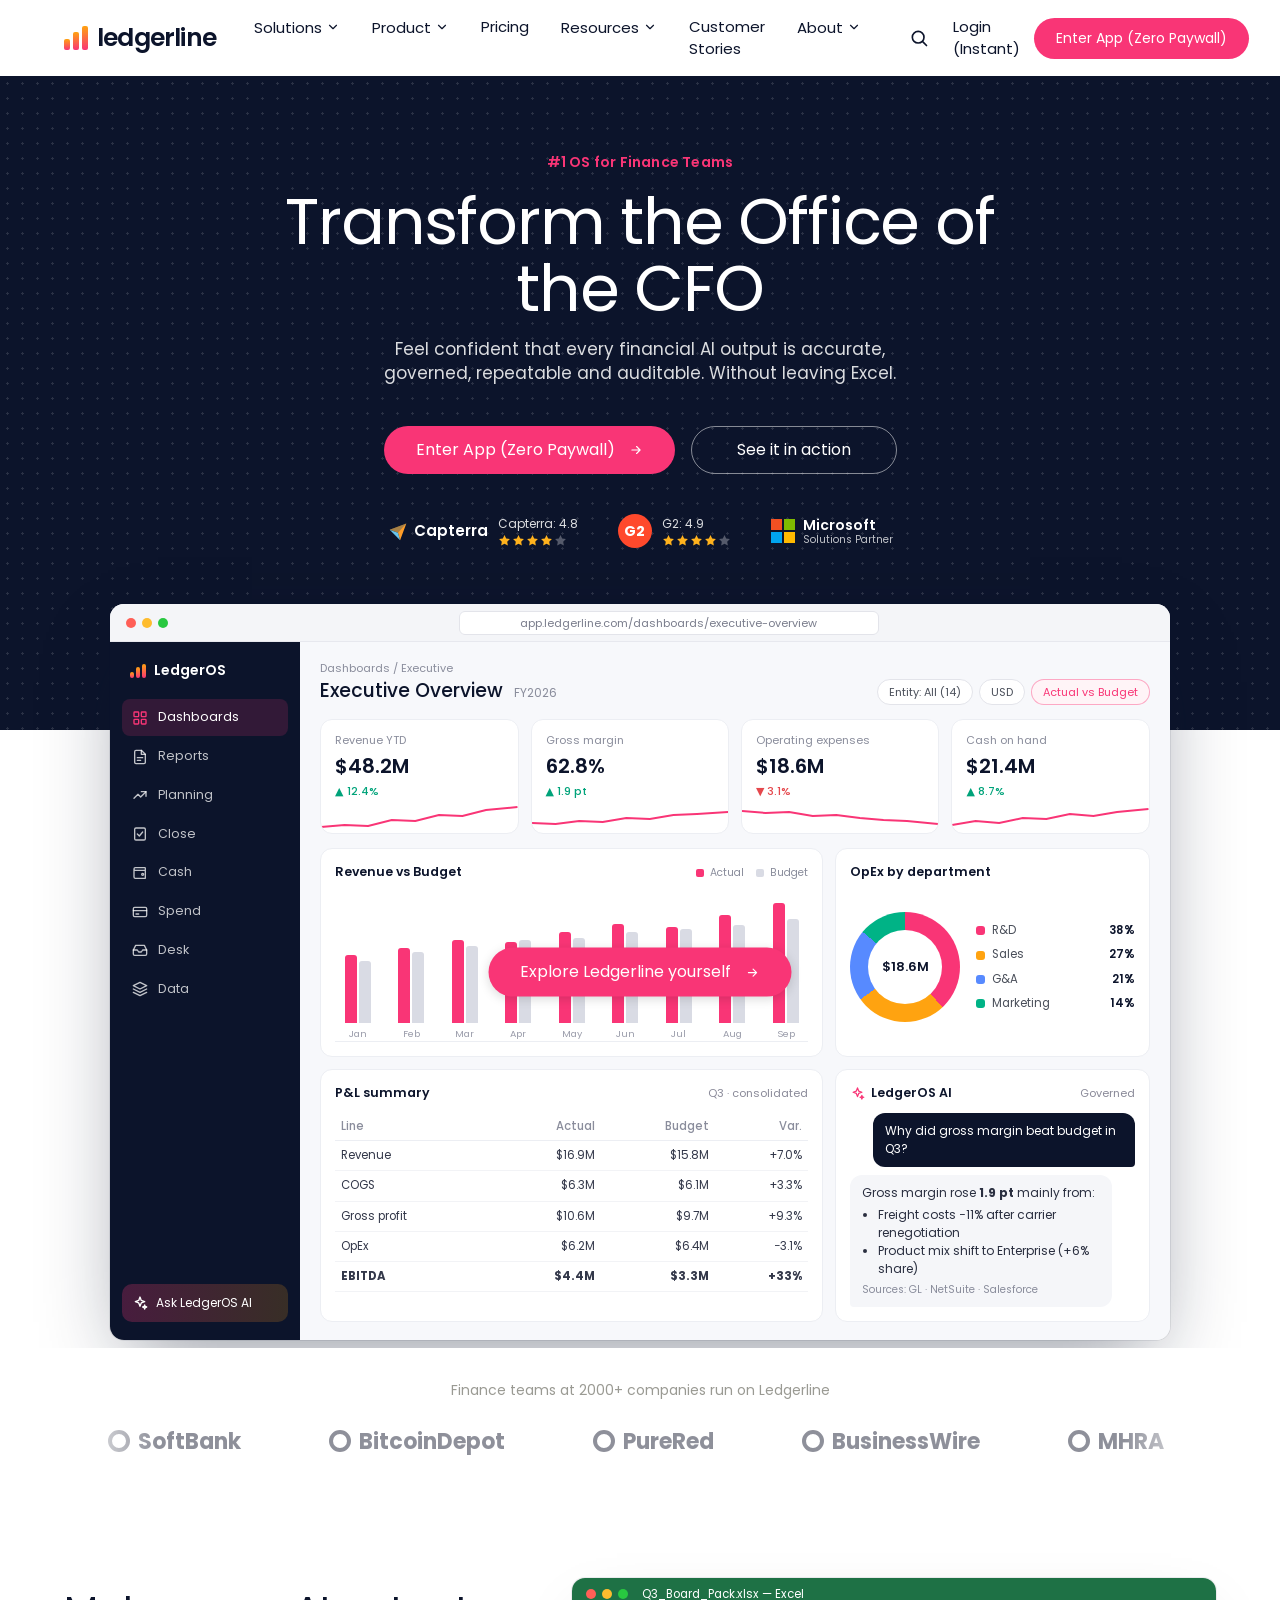
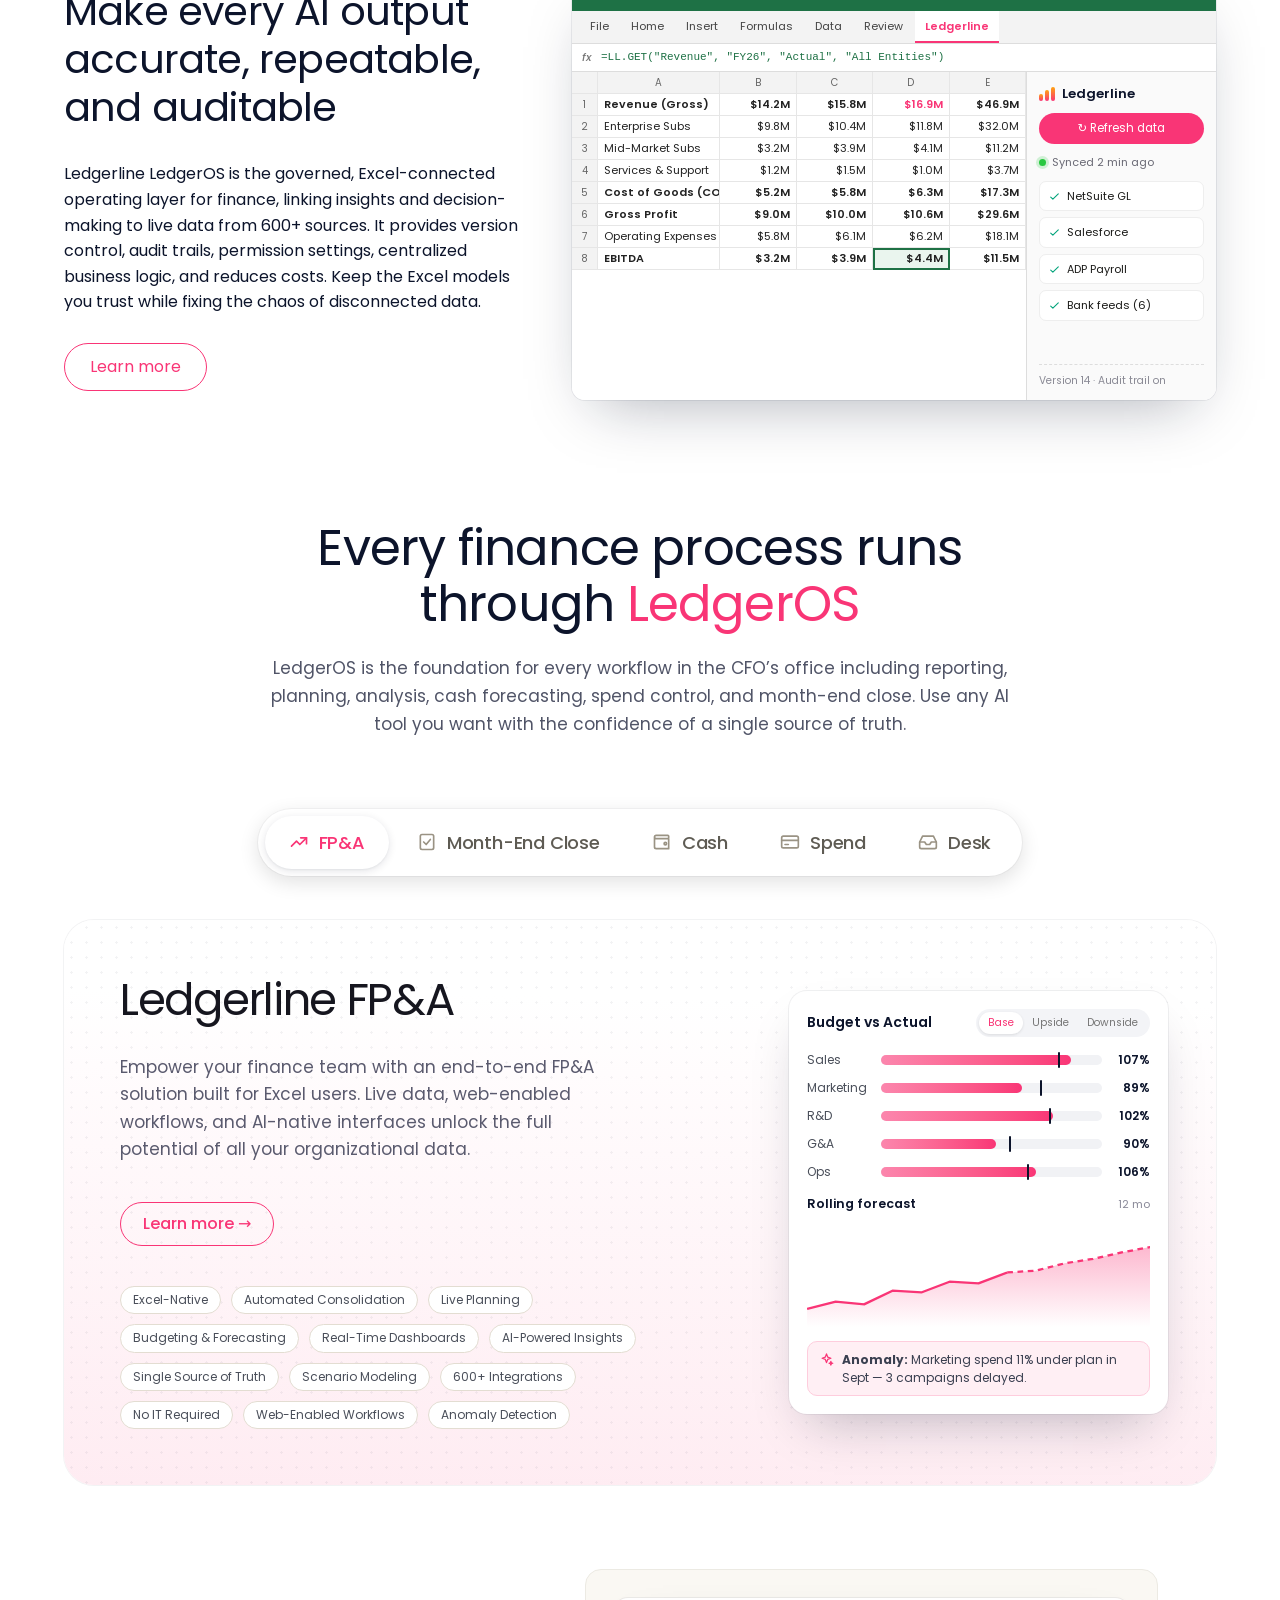
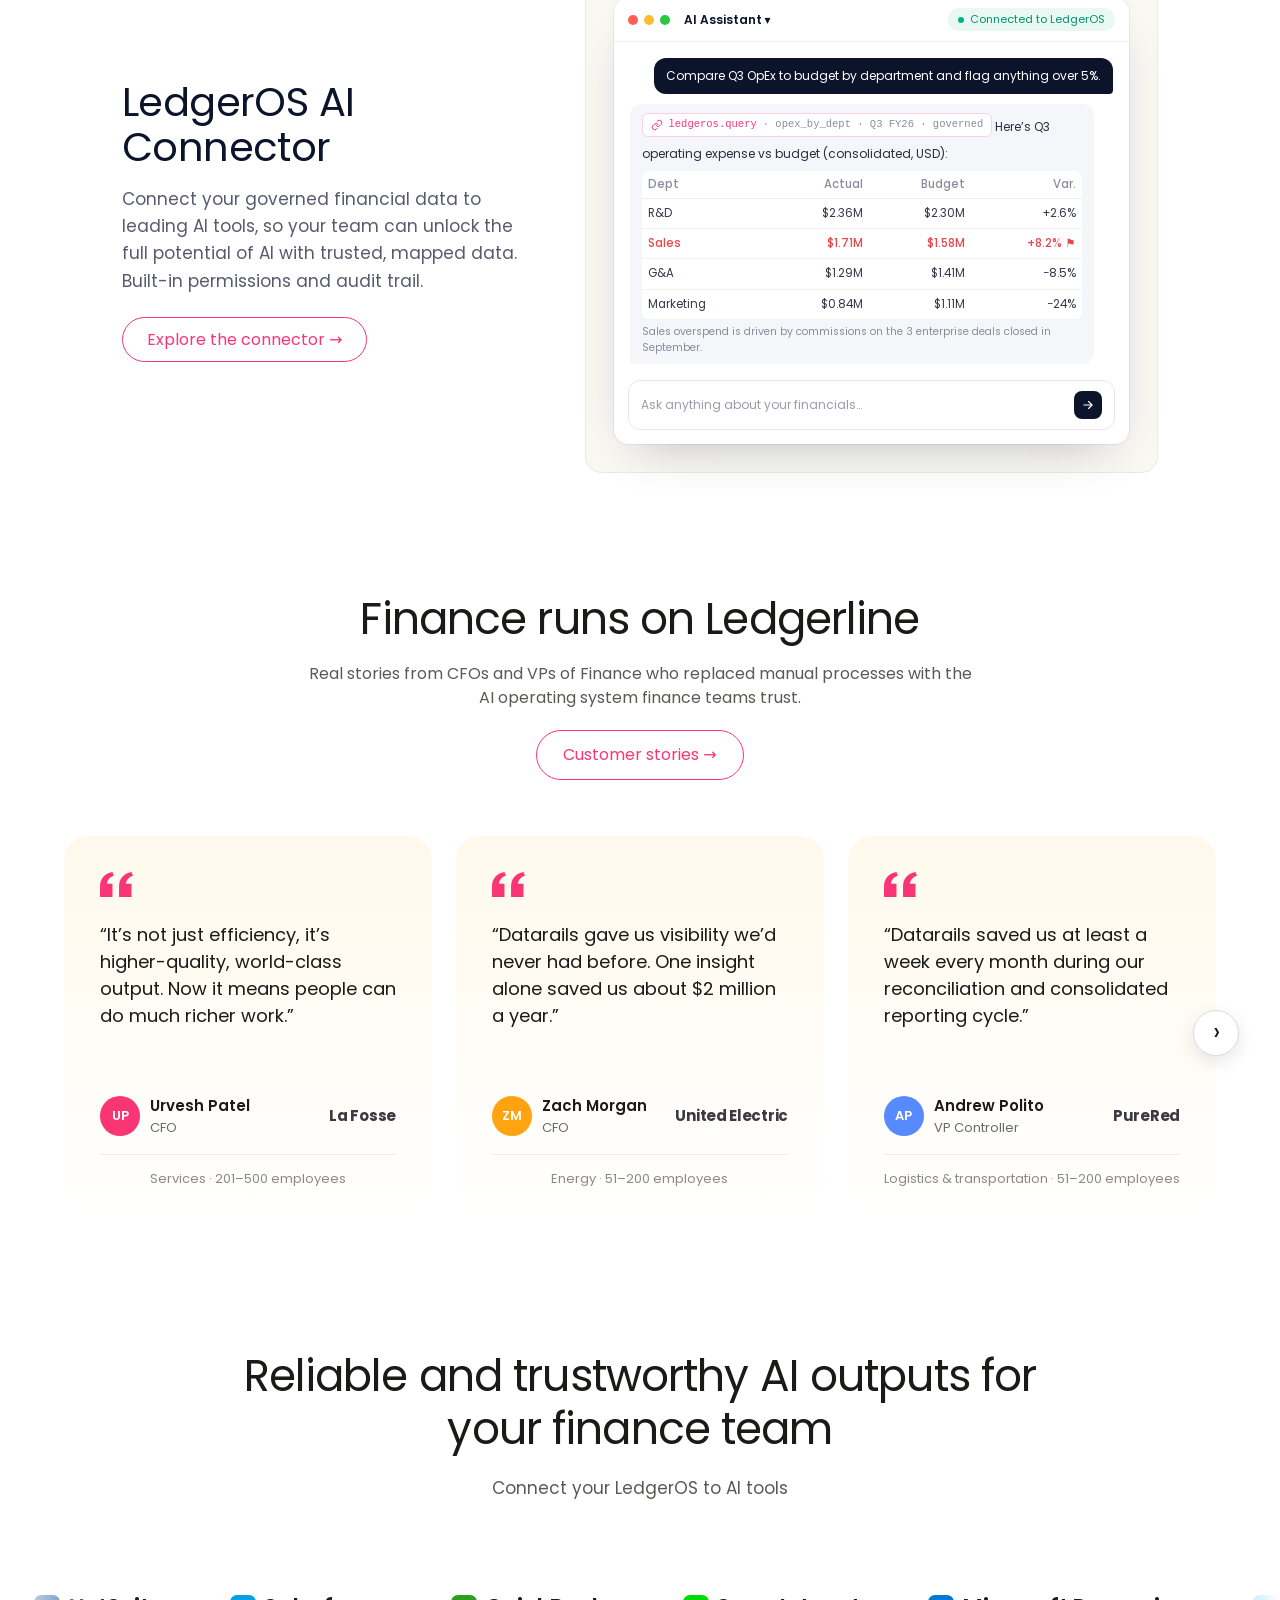
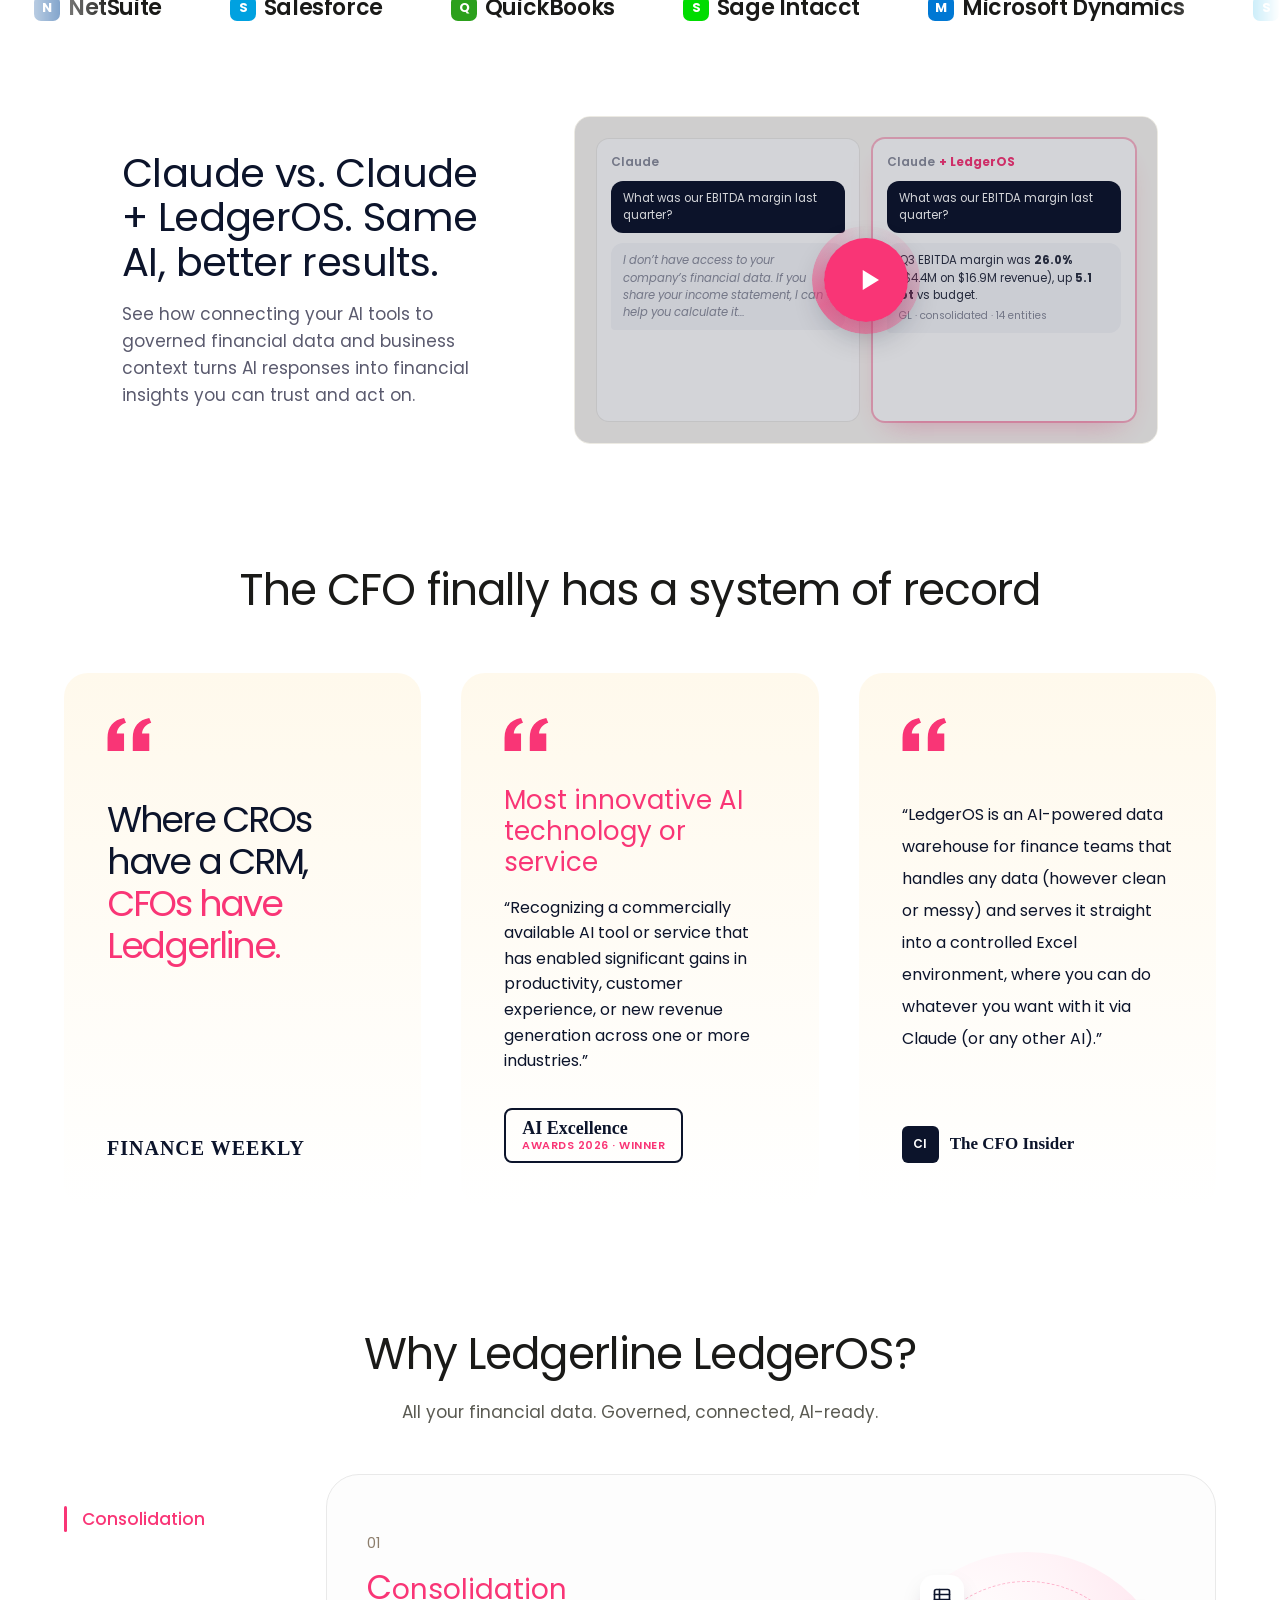
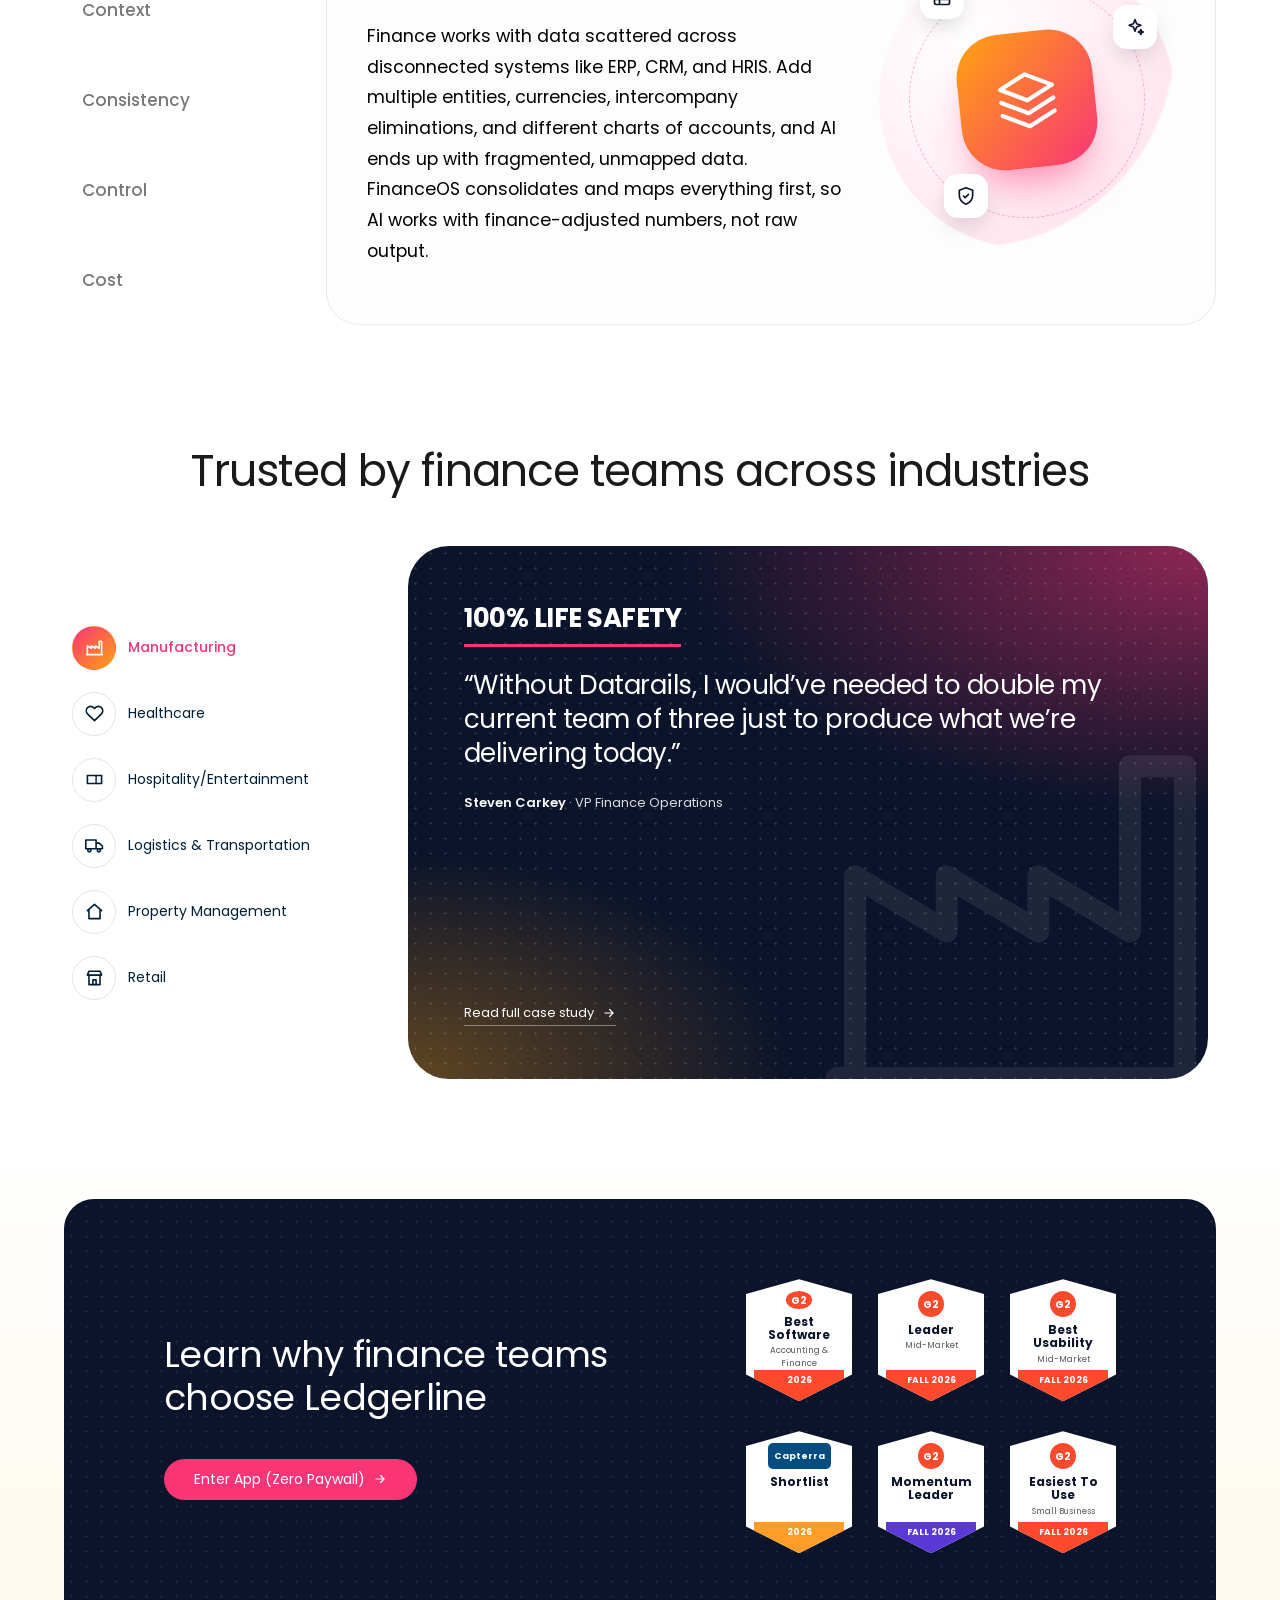
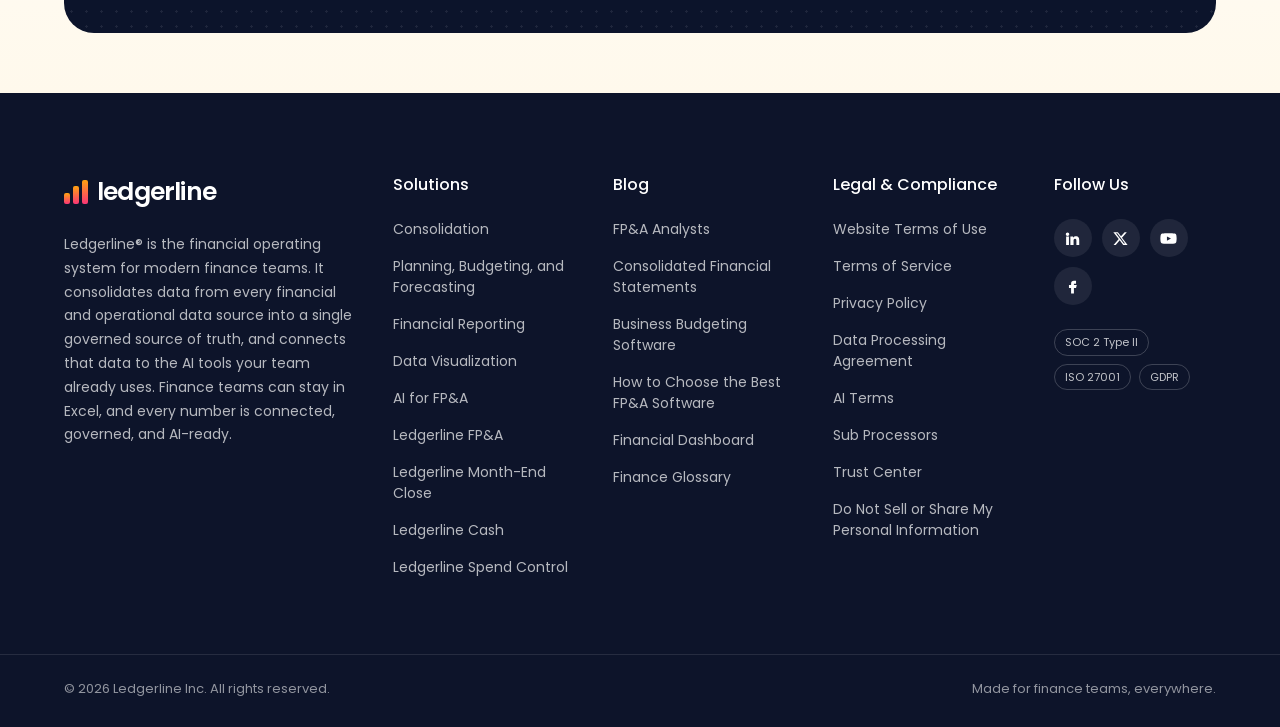
==== commit 29e180e6: "Add full unlocked enterprise workspace without paywalls and provide direct instant login access" ====
--- a/index.html
+++ b/index.html
@@ -81,8 +81,8 @@
     <nav class="main-nav" id="mainNav" aria-label="Main">
       <ul class="nav-menu" id="navMenu"><!-- built by script.js --></ul>
       <div class="nav-mobile-actions">
-        <a href="#" class="login-link">Login</a>
-        <a href="#" class="btn-demo" data-demo>Request Demo</a>
+        <a href="app.html" class="login-link">Login (Instant)</a>
+        <a href="#" class="btn-demo" href="app.html">Enter App (Zero Paywall)</a>
       </div>
     </nav>
 
@@ -93,8 +93,8 @@
           <input type="search" placeholder="Search…" aria-label="Search for" />
         </form>
       </div>
-      <a href="#" class="login-link">Login</a>
-      <a href="#" class="btn-demo" data-demo>Request Demo</a>
+      <a href="app.html" class="login-link">Login (Instant)</a>
+      <a href="#" class="btn-demo" href="app.html">Enter App (Zero Paywall)</a>
       <button class="icon-btn menu-toggle" id="menuToggle" aria-label="Menu" aria-expanded="false"><svg class="ico"><use href="#i-menu"/></svg></button>
     </div>
   </div>
@@ -116,7 +116,7 @@
         <p class="hero__subhead reveal">Feel confident that every financial AI output is accurate, governed, repeatable and auditable. Without leaving Excel.</p>
 
         <div class="hero__cta-wrap reveal">
-          <a class="btn btn--primary" href="#" data-demo>Request a Demo <svg class="ico ico--sm"><use href="#i-arrow"/></svg></a>
+          <a class="btn btn--primary" href="#" href="app.html">Enter App (Zero Paywall) <svg class="ico ico--sm"><use href="#i-arrow"/></svg></a>
           <a class="btn btn--secondary" href="#cvs">See it in action</a>
         </div>
 
@@ -222,7 +222,7 @@
                 </div>
               </div>
             </div>
-            <a class="btn btn--primary hero__tour-btn" href="#" data-demo>Explore Ledgerline yourself <svg class="ico ico--sm"><use href="#i-arrow"/></svg></a>
+            <a class="btn btn--primary hero__tour-btn" href="#" href="app.html">Explore Ledgerline yourself <svg class="ico ico--sm"><use href="#i-arrow"/></svg></a>
           </div>
         </div>
       </div>
@@ -616,7 +616,7 @@
       <div class="cta__card reveal">
         <div class="cta__left">
           <h2 class="cta__h">Learn why finance teams choose Ledgerline</h2>
-          <a class="btn btn--primary btn--sm" href="#" data-demo>Request a demo <svg class="ico ico--sm"><use href="#i-arrow"/></svg></a>
+          <a class="btn btn--primary btn--sm" href="#" href="app.html">Enter App (Zero Paywall) <svg class="ico ico--sm"><use href="#i-arrow"/></svg></a>
         </div>
         <div class="cta__badges">
           <div class="badge badge--g2"><span class="badge__top">G2</span><b>Best Software</b><small>Accounting &amp; Finance</small><em>2026</em></div>
@@ -681,7 +681,7 @@
   <button class="demo-modal__close" id="demoClose" aria-label="Close"><svg class="ico"><use href="#i-close"/></svg></button>
   <div class="demo-modal__grid">
     <div class="demo-modal__side">
-      <p class="hero__eyebrow">Request a demo</p>
+      <p class="hero__eyebrow">Enter App (Zero Paywall)</p>
       <h3>Drive Business Performance With Ledgerline</h3>
       <ul>
         <li><svg class="ico"><use href="#i-check"/></svg>See LedgerOS on your own use cases</li>
@@ -708,7 +708,7 @@
           </select>
         </label>
       </div>
-      <button class="btn btn--primary btn--block" type="submit">Request a Demo <svg class="ico ico--sm"><use href="#i-arrow"/></svg></button>
+      <button class="btn btn--primary btn--block" type="submit">Enter App (Zero Paywall) <svg class="ico ico--sm"><use href="#i-arrow"/></svg></button>
       <p class="demo-form__legal">By submitting, you agree to our Privacy Policy.</p>
     </form>
     <div class="demo-success" id="demoSuccess" hidden>
